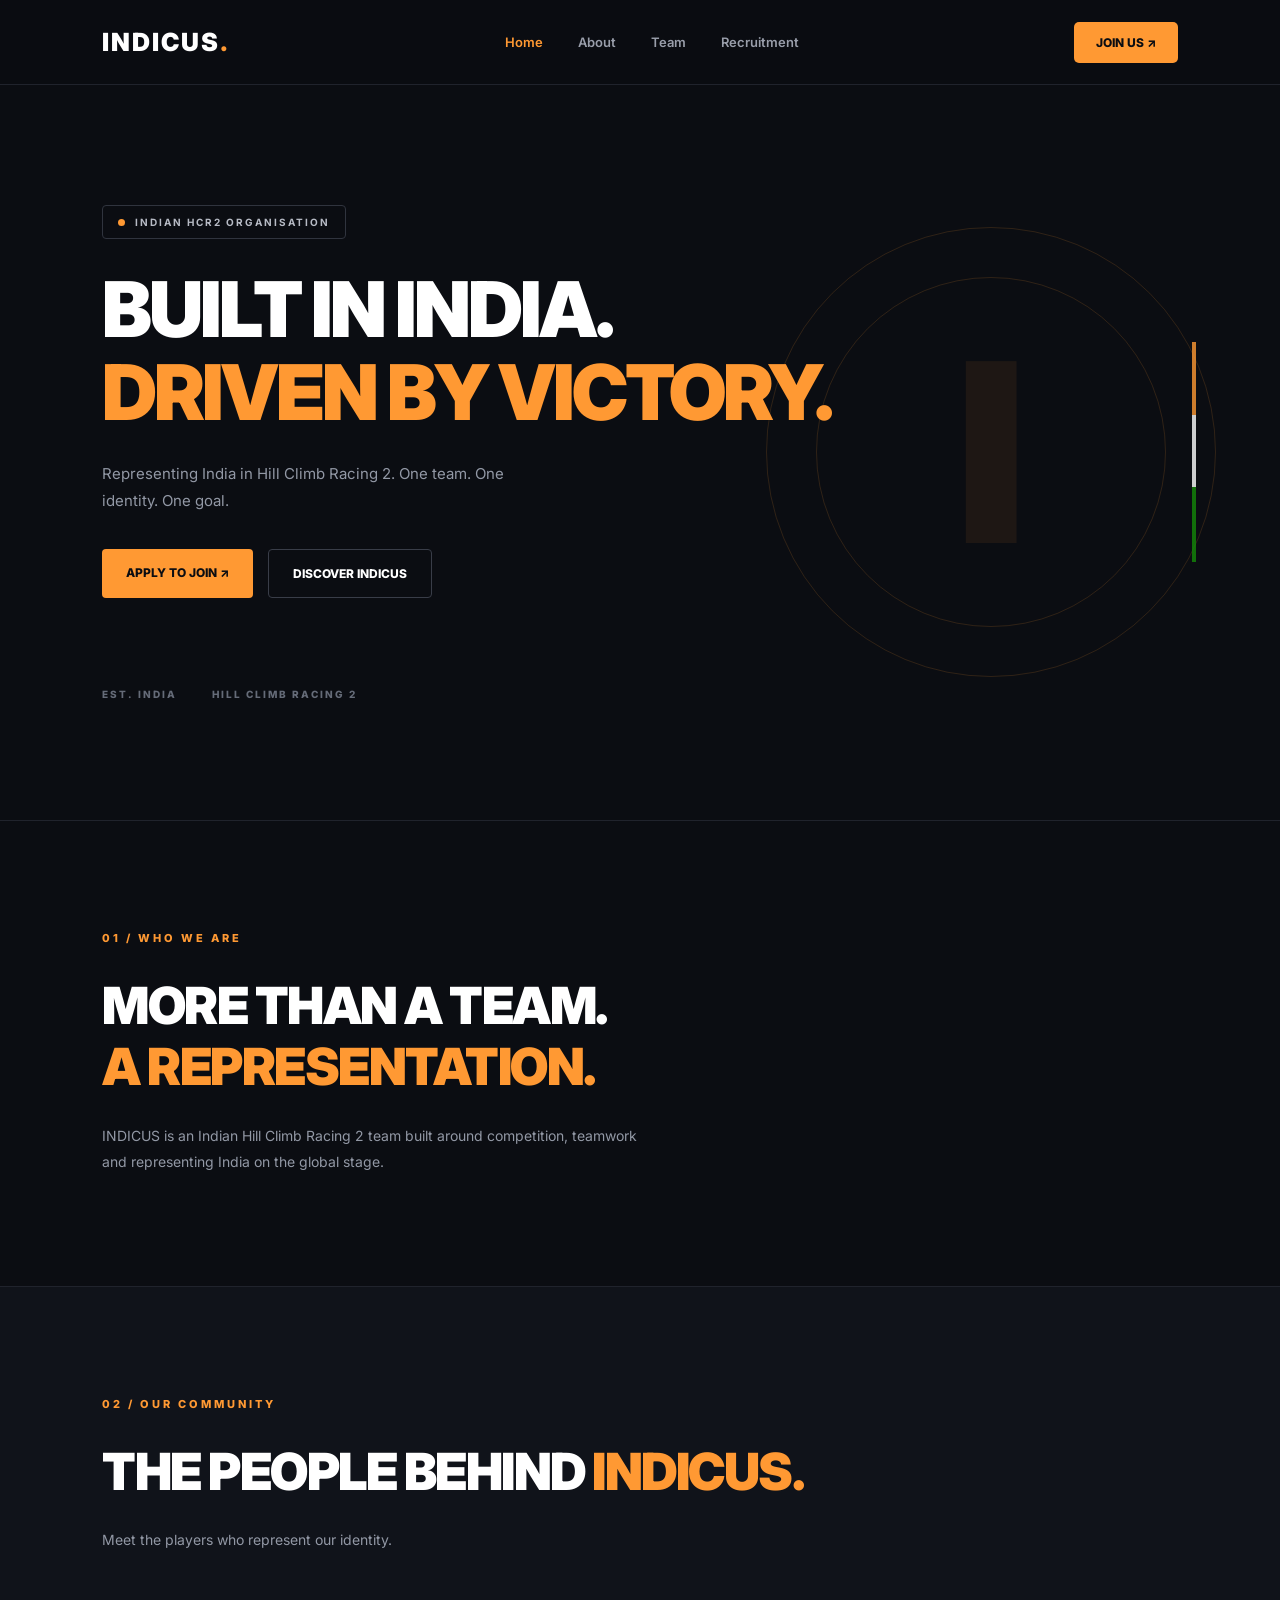
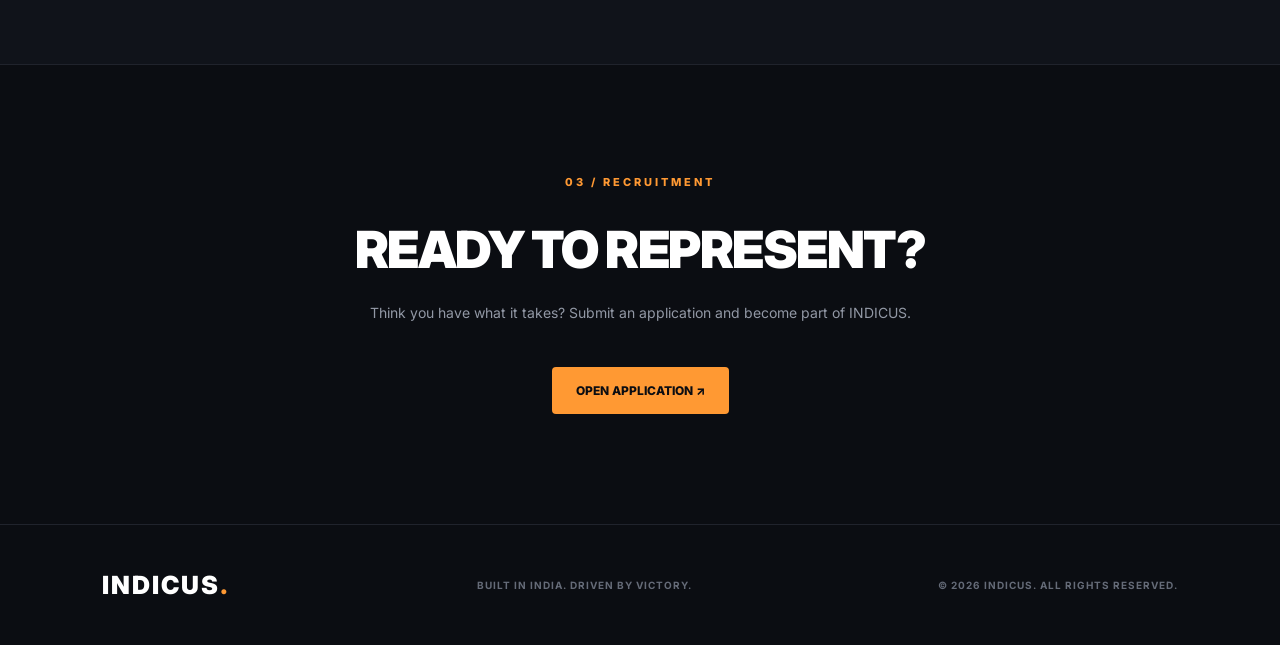
==== index.html @ 7864418d "Rename Index.html to index.html" ====
<!DOCTYPE html>
<html lang="en">
<head>
    <meta charset="UTF-8">
    <meta name="viewport" content="width=device-width, initial-scale=1.0">

    <title>INDICUS — Built in India. Driven by Victory.</title>

    <link rel="stylesheet" href="style.css">
    <link rel="preconnect" href="https://fonts.googleapis.com">
    <link href="https://fonts.googleapis.com/css2?family=Inter:wght@400;500;600;700;800;900&display=swap" rel="stylesheet">
</head>

<body>

    <header class="navbar">
        <a href="#" class="logo">INDICUS<span>.</span></a>

        <nav>
            <a href="#home" class="active">Home</a>
            <a href="#about">About</a>
            <a href="#team">Team</a>
            <a href="#recruitment">Recruitment</a>
        </nav>

        <a href="#recruitment" class="nav-button">JOIN US ↗</a>
    </header>

    <main>

        <section class="hero" id="home">

            <div class="hero-content">

                <div class="tag">
                    <span class="status-dot"></span>
                    INDIAN HCR2 ORGANISATION
                </div>

                <h1>
                    BUILT IN INDIA.<br>
                    <span>DRIVEN BY VICTORY.</span>
                </h1>

                <p>
                    Representing India in Hill Climb Racing 2.
                    One team. One identity. One goal.
                </p>

                <div class="hero-buttons">
                    <a href="#recruitment" class="primary-button">
                        APPLY TO JOIN ↗
                    </a>

                    <a href="#about" class="secondary-button">
                        DISCOVER INDICUS
                    </a>
                </div>

                <div class="hero-bottom">
                    <span>EST. INDIA</span>
                    <span>HILL CLIMB RACING 2</span>
                </div>

            </div>

            <div class="hero-decoration">
                <div class="circle circle-one"></div>
                <div class="circle circle-two"></div>
                <div class="indian-stripe"></div>
                <div class="hero-mark">I</div>
            </div>

        </section>

        <section class="about" id="about">

            <div class="section-label">01 / WHO WE ARE</div>

            <h2>MORE THAN A TEAM.<br>
                <span>A REPRESENTATION.</span>
            </h2>

            <p>
                INDICUS is an Indian Hill Climb Racing 2 team
                built around competition, teamwork and representing
                India on the global stage.
            </p>

        </section>

        <section class="team" id="team">

            <div class="section-label">02 / OUR COMMUNITY</div>

            <h2>THE PEOPLE BEHIND <span>INDICUS.</span></h2>

            <p>Meet the players who represent our identity.</p>

        </section>

        <section class="recruitment" id="recruitment">

            <div class="section-label">03 / RECRUITMENT</div>

            <h2>READY TO REPRESENT?</h2>

            <p>
                Think you have what it takes?
                Submit an application and become part of INDICUS.
            </p>

            <a href="recruitment.html" class="primary-button">
                OPEN APPLICATION ↗
            </a>

        </section>

    </main>

    <footer>
        <div class="logo">INDICUS<span>.</span></div>
        <p>BUILT IN INDIA. DRIVEN BY VICTORY.</p>
        <span>© 2026 INDICUS. ALL RIGHTS RESERVED.</span>
    </footer>

    <script src="script.js"></script>

</body>
</html>
---- style.css ----
/* ==============================
   INDICUS WEBSITE
   Main Stylesheet
================================= */

* {
    margin: 0;
    padding: 0;
    box-sizing: border-box;
    scroll-behavior: smooth;
}

body {
    background: #0b0d12;
    color: #ffffff;
    font-family: 'Inter', sans-serif;
}

/* NAVBAR */

.navbar {
    width: 100%;
    height: 85px;
    padding: 0 8%;
    display: flex;
    align-items: center;
    justify-content: space-between;
    background: rgba(11, 13, 18, 0.95);
    border-bottom: 1px solid #20232c;
    position: sticky;
    top: 0;
    z-index: 100;
}

.logo {
    font-size: 25px;
    font-weight: 900;
    letter-spacing: 2px;
    color: white;
    text-decoration: none;
}

.logo span {
    color: #ff9933;
}

.navbar nav {
    display: flex;
    gap: 35px;
}

.navbar nav a {
    text-decoration: none;
    color: #999eaa;
    font-size: 13px;
    font-weight: 600;
    transition: 0.3s;
}

.navbar nav a:hover,
.navbar nav a.active {
    color: #ff9933;
}

.nav-button {
    text-decoration: none;
    color: #0b0d12;
    background: #ff9933;
    padding: 13px 22px;
    border-radius: 5px;
    font-size: 12px;
    font-weight: 800;
    transition: 0.3s;
}

.nav-button:hover {
    background: #ffffff;
    transform: translateY(-2px);
}

/* HERO SECTION */

.hero {
    min-height: 690px;
    padding: 120px 8%;
    display: flex;
    align-items: center;
    position: relative;
    overflow: hidden;
}

.hero-content {
    position: relative;
    z-index: 2;
    max-width: 800px;
}

.tag {
    display: inline-flex;
    align-items: center;
    gap: 10px;
    padding: 10px 15px;
    border: 1px solid #30343e;
    border-radius: 4px;
    color: #b7bbc5;
    font-size: 10px;
    font-weight: 700;
    letter-spacing: 2px;
    margin-bottom: 30px;
}

.status-dot {
    width: 7px;
    height: 7px;
    background: #ff9933;
    border-radius: 50%;
}

.hero h1 {
    font-size: clamp(42px, 6vw, 82px);
    font-weight: 900;
    line-height: 1.08;
    letter-spacing: -3px;
}

.hero h1 span {
    color: #ff9933;
}

.hero-content > p {
    color: #9298a5;
    font-size: 15px;
    line-height: 1.8;
    max-width: 450px;
    margin-top: 25px;
}

.hero-buttons {
    display: flex;
    gap: 15px;
    margin-top: 35px;
    flex-wrap: wrap;
}

.primary-button,
.secondary-button {
    display: inline-block;
    padding: 16px 24px;
    border-radius: 4px;
    text-decoration: none;
    font-size: 12px;
    font-weight: 800;
    transition: 0.3s;
}

.primary-button {
    background: #ff9933;
    color: #0b0d12;
}

.primary-button:hover {
    background: white;
    transform: translateY(-3px);
}

.secondary-button {
    border: 1px solid #393d48;
    color: white;
}

.secondary-button:hover {
    border-color: #ff9933;
    color: #ff9933;
}

.hero-bottom {
    display: flex;
    gap: 35px;
    margin-top: 90px;
    color: #656b78;
    font-size: 10px;
    font-weight: 800;
    letter-spacing: 2px;
}

/* HERO DECORATION */

.hero-decoration {
    position: absolute;
    right: 5%;
    top: 50%;
    transform: translateY(-50%);
    width: 450px;
    height: 450px;
    display: flex;
    align-items: center;
    justify-content: center;
}

.circle {
    position: absolute;
    border: 1px solid rgba(255, 153, 51, 0.15);
    border-radius: 50%;
}

.circle-one {
    width: 350px;
    height: 350px;
}

.circle-two {
    width: 450px;
    height: 450px;
}

.hero-mark {
    font-size: 250px;
    font-weight: 900;
    color: rgba(255, 153, 51, 0.08);
}

.indian-stripe {
    position: absolute;
    width: 4px;
    height: 220px;
    background: linear-gradient(
        to bottom,
        #ff9933 33%,
        white 33%,
        white 66%,
        #138808 66%
    );
    right: 20px;
    opacity: 0.8;
}

/* COMMON SECTIONS */

.about,
.team,
.recruitment {
    padding: 110px 8%;
    border-top: 1px solid #20232c;
}

.section-label {
    color: #ff9933;
    font-size: 11px;
    font-weight: 800;
    letter-spacing: 3px;
    margin-bottom: 30px;
}

.about h2,
.team h2,
.recruitment h2 {
    font-size: clamp(30px, 4vw, 52px);
    font-weight: 900;
    letter-spacing: -1.5px;
    line-height: 1.2;
}

.about h2 span,
.team h2 span {
    color: #ff9933;
}

.about p,
.team p,
.recruitment p {
    color: #9298a5;
    max-width: 550px;
    line-height: 1.9;
    font-size: 14px;
    margin-top: 25px;
}

.team {
    background: #10131a;
}

.recruitment {
    text-align: center;
}

.recruitment p {
    margin: 20px auto 30px;
}

.recruitment .primary-button {
    margin-top: 10px;
}

/* FOOTER */

footer {
    padding: 45px 8%;
    border-top: 1px solid #20232c;
    display: flex;
    align-items: center;
    justify-content: space-between;
    gap: 20px;
    flex-wrap: wrap;
}

footer p,
footer > span {
    color: #656b78;
    font-size: 10px;
    font-weight: 700;
    letter-spacing: 1px;
}

/* MOBILE RESPONSIVENESS */

@media (max-width: 900px) {

    .hero-decoration {
        opacity: 0.3;
        right: -150px;
    }

    .hero-content {
        max-width: 100%;
    }

}

@media (max-width: 650px) {

    .navbar {
        padding: 0 5%;
        height: 75px;
    }

    .navbar nav {
        display: none;
    }

    .logo {
        font-size: 21px;
    }

    .nav-button {
        padding: 11px 14px;
    }

    .hero {
        padding: 100px 6%;
        min-height: 620px;
    }

    .hero h1 {
        letter-spacing: -2px;
    }

    .hero-decoration {
        right: -220px;
    }

    .hero-bottom {
        margin-top: 65px;
        gap: 15px;
        flex-wrap: wrap;
    }

    .about,
    .team,
    .recruitment {
        padding: 80px 6%;
    }

    footer {
        padding: 40px 6%;
        flex-direction: column;
        align-items: flex-start;
    }

}

.about,
.team,
.recruitment {
    opacity: 0;
    transform: translateY(25px);
    transition: opacity 0.7s ease, transform 0.7s ease;
}

.about.visible,
.team.visible,
.recruitment.visible {
    opacity: 1;
    transform: translateY(0);
}
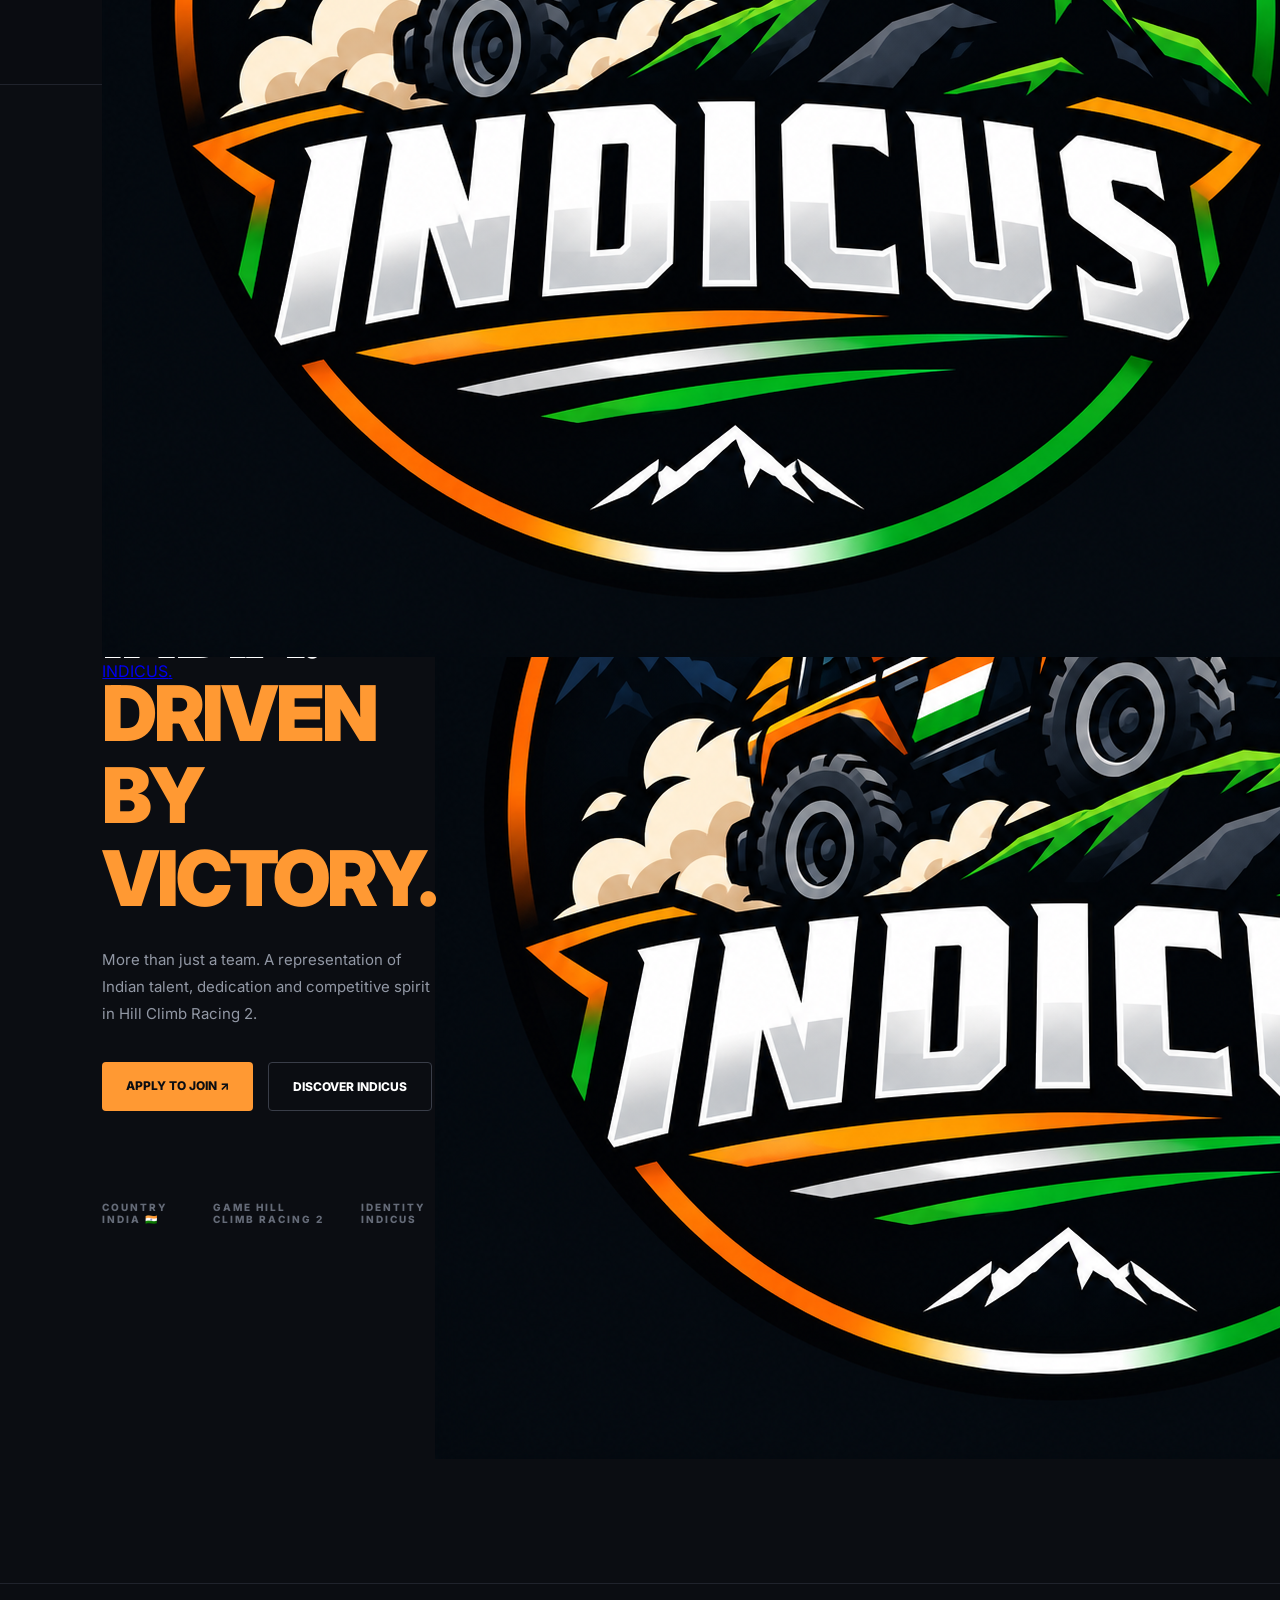
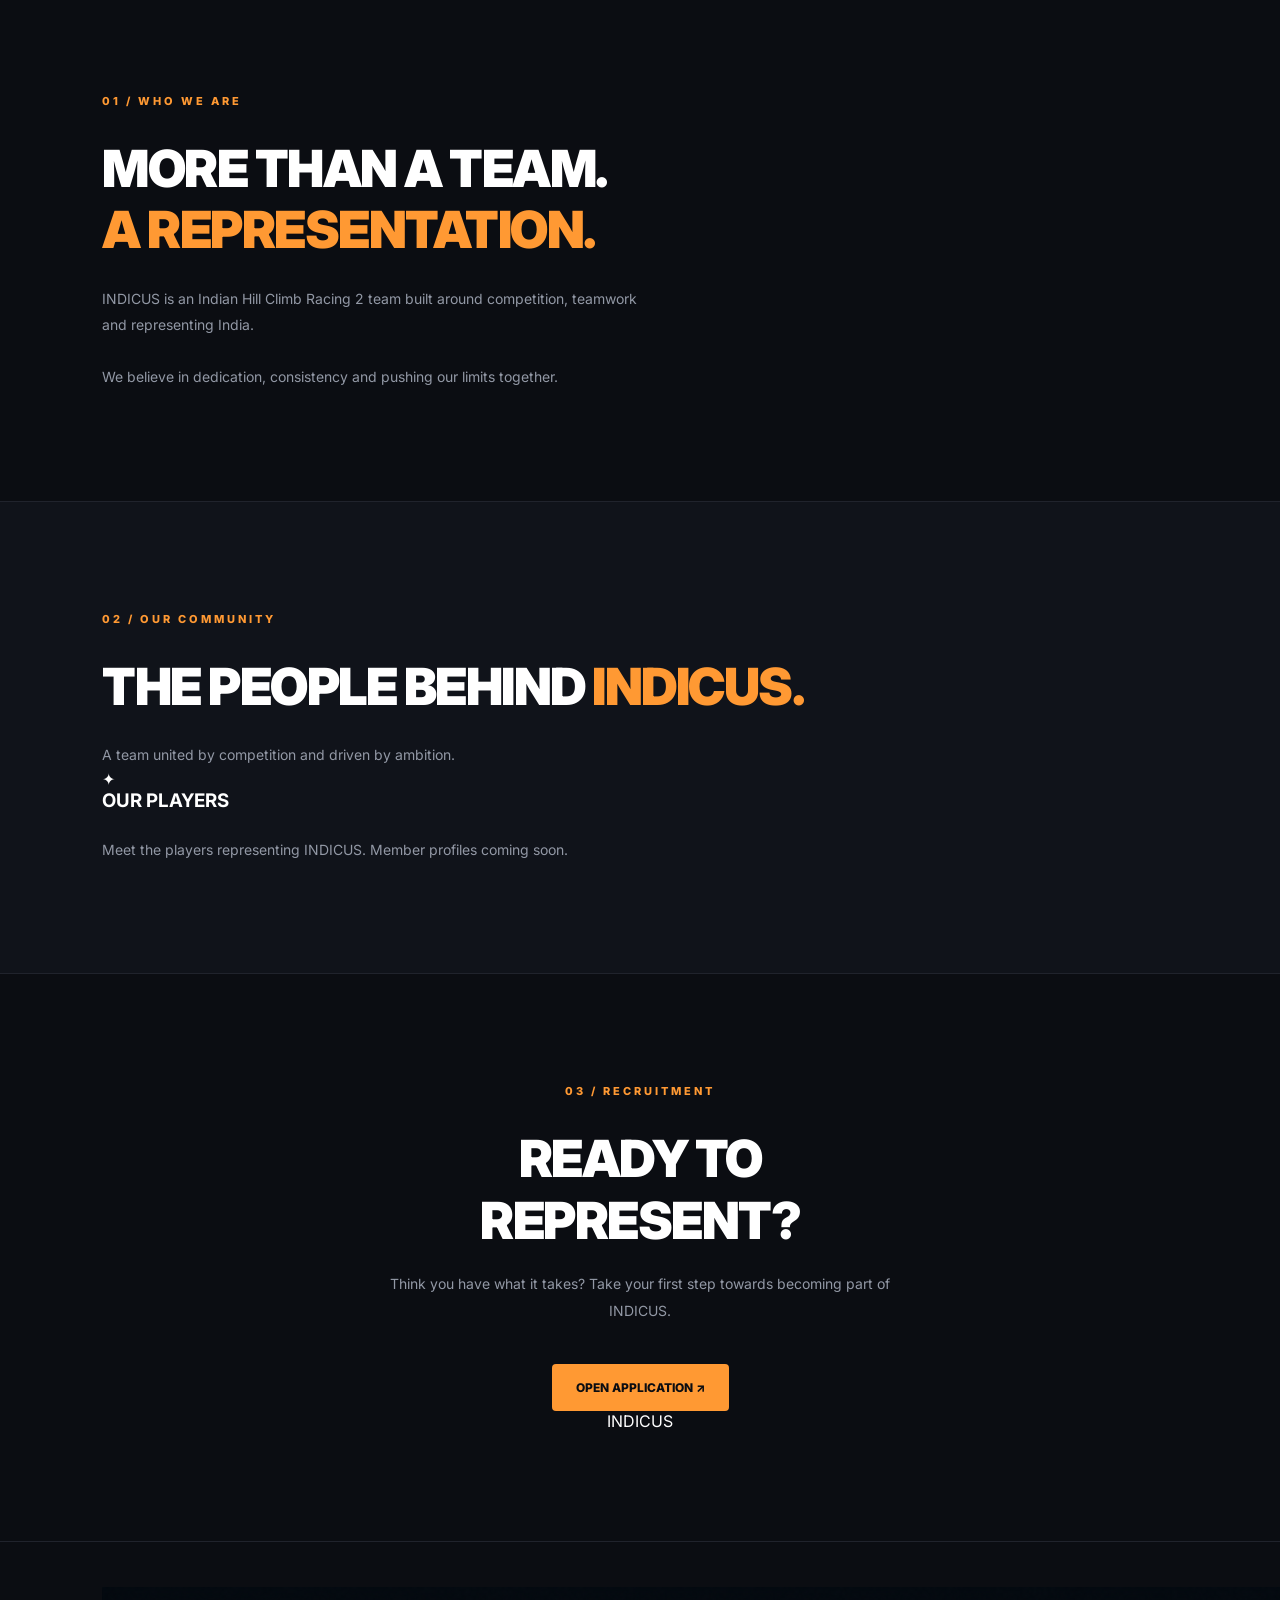
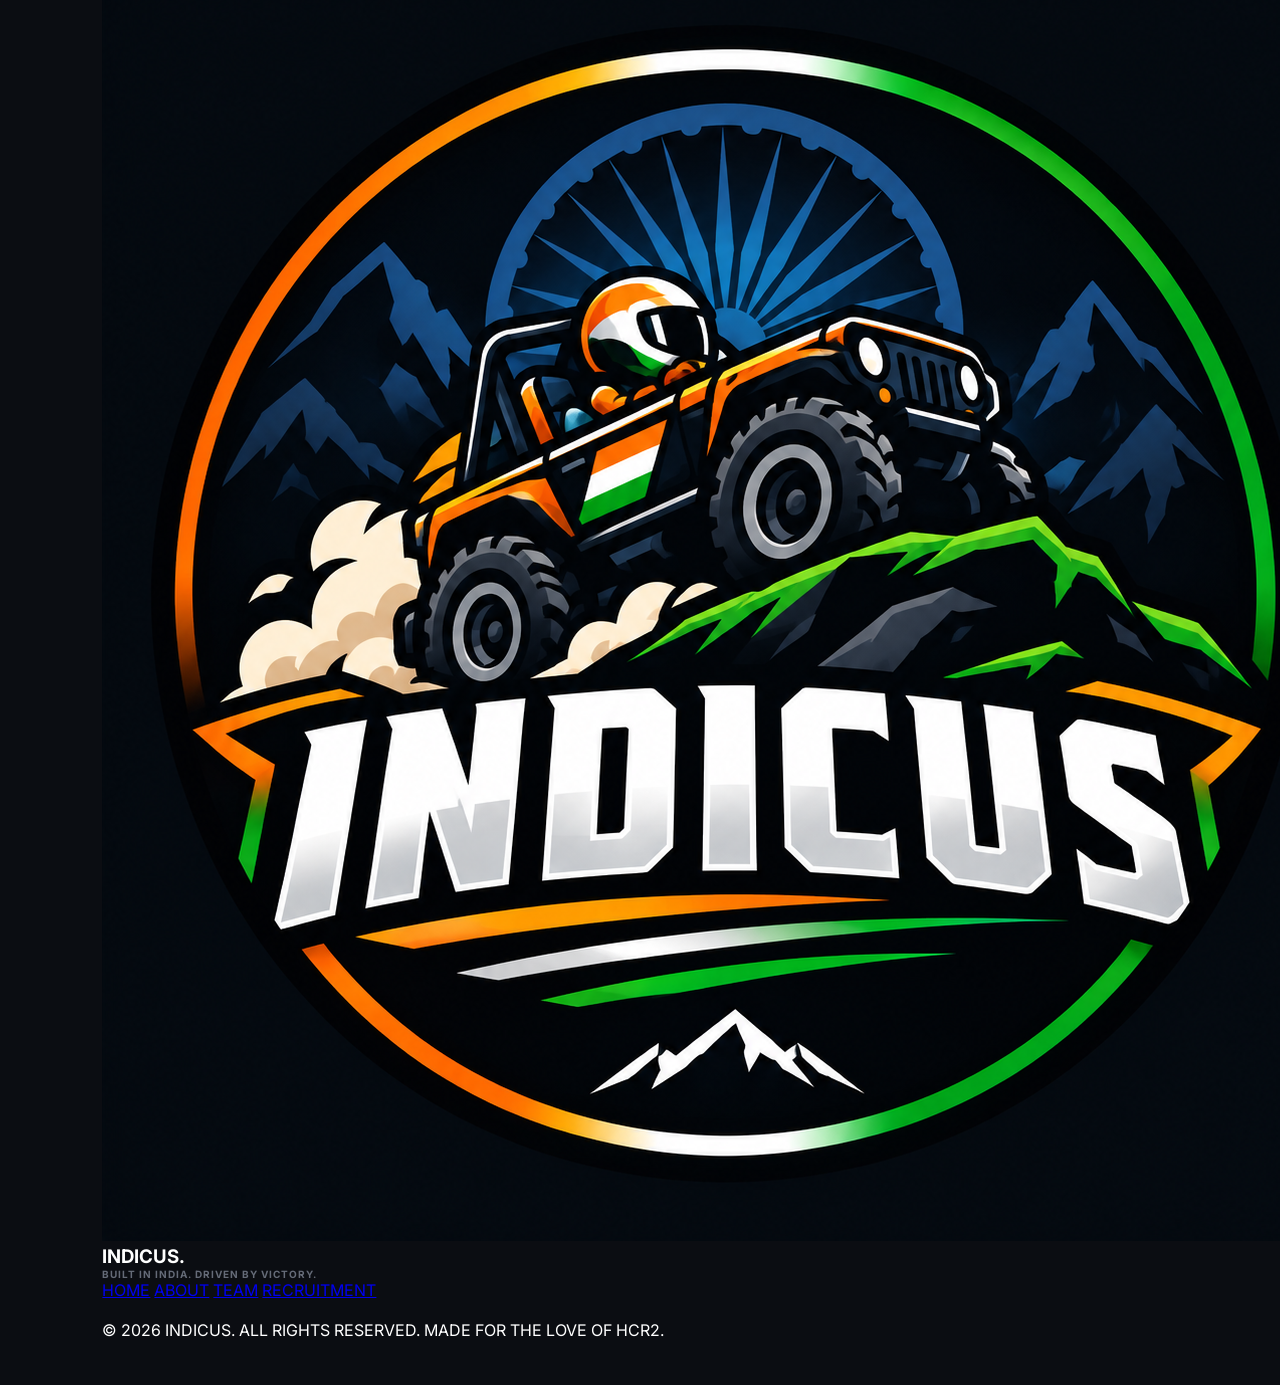
==== commit 304b13d1: "Update index.html" ====
--- a/index.html
+++ b/index.html
@@ -1,34 +1,59 @@
 <!DOCTYPE html>
 <html lang="en">
+
 <head>
     <meta charset="UTF-8">
     <meta name="viewport" content="width=device-width, initial-scale=1.0">
 
-    <title>INDICUS — Built in India. Driven by Victory.</title>
-
+    <title>INDICUS | Built in India. Driven by Victory.</title>
+
+    <meta name="description" content="INDICUS is an Indian Hill Climb Racing 2 team. Representing India through competition, teamwork and excellence.">
+
+    <link rel="icon" type="image/png" href="IndicusLogo.png">
     <link rel="stylesheet" href="style.css">
+
     <link rel="preconnect" href="https://fonts.googleapis.com">
+    <link rel="preconnect" href="https://fonts.gstatic.com" crossorigin>
+
     <link href="https://fonts.googleapis.com/css2?family=Inter:wght@400;500;600;700;800;900&display=swap" rel="stylesheet">
 </head>
 
 <body>
 
+    <!-- NAVIGATION -->
+
     <header class="navbar">
-        <a href="#" class="logo">INDICUS<span>.</span></a>
-
-        <nav>
-            <a href="#home" class="active">Home</a>
-            <a href="#about">About</a>
-            <a href="#team">Team</a>
-            <a href="#recruitment">Recruitment</a>
+
+        <a href="#home" class="brand">
+            <img src="IndicusLogo.png" alt="INDICUS Logo">
+            <span>INDICUS<span class="orange">.</span></span>
+        </a>
+
+        <nav class="nav-links" id="navLinks">
+            <a href="#home" class="active">HOME</a>
+            <a href="#about">ABOUT</a>
+            <a href="#team">OUR TEAM</a>
+            <a href="#recruitment">RECRUITMENT</a>
         </nav>
 
-        <a href="#recruitment" class="nav-button">JOIN US ↗</a>
+        <a href="#recruitment" class="nav-button">
+            JOIN INDICUS <span>↗</span>
+        </a>
+
+        <button class="menu-toggle" id="menuToggle" aria-label="Toggle navigation" aria-expanded="false">
+            ☰
+        </button>
+
     </header>
 
+
+    <!-- HERO -->
+
     <main>
 
         <section class="hero" id="home">
+
+            <div class="hero-background"></div>
 
             <div class="hero-content">
 
@@ -42,87 +67,198 @@
                     <span>DRIVEN BY VICTORY.</span>
                 </h1>
 
-                <p>
-                    Representing India in Hill Climb Racing 2.
-                    One team. One identity. One goal.
+                <p class="hero-description">
+                    More than just a team. A representation of
+                    Indian talent, dedication and competitive spirit
+                    in Hill Climb Racing 2.
                 </p>
 
                 <div class="hero-buttons">
+
                     <a href="#recruitment" class="primary-button">
-                        APPLY TO JOIN ↗
+                        APPLY TO JOIN <span>↗</span>
                     </a>
 
                     <a href="#about" class="secondary-button">
                         DISCOVER INDICUS
                     </a>
+
                 </div>
 
                 <div class="hero-bottom">
-                    <span>EST. INDIA</span>
-                    <span>HILL CLIMB RACING 2</span>
-                </div>
-
-            </div>
-
-            <div class="hero-decoration">
-                <div class="circle circle-one"></div>
-                <div class="circle circle-two"></div>
-                <div class="indian-stripe"></div>
-                <div class="hero-mark">I</div>
-            </div>
-
-        </section>
-
-        <section class="about" id="about">
-
-            <div class="section-label">01 / WHO WE ARE</div>
-
-            <h2>MORE THAN A TEAM.<br>
-                <span>A REPRESENTATION.</span>
+
+                    <div>
+                        <span class="bottom-label">COUNTRY</span>
+                        <span class="bottom-value">INDIA 🇮🇳</span>
+                    </div>
+
+                    <div>
+                        <span class="bottom-label">GAME</span>
+                        <span class="bottom-value">HILL CLIMB RACING 2</span>
+                    </div>
+
+                    <div>
+                        <span class="bottom-label">IDENTITY</span>
+                        <span class="bottom-value">INDICUS</span>
+                    </div>
+
+                </div>
+
+            </div>
+
+
+            <!-- LOGO WATERMARK -->
+
+            <div class="hero-logo">
+                <img src="IndicusLogo.png" alt="INDICUS Team Emblem">
+            </div>
+
+            <div class="hero-glow"></div>
+
+        </section>
+
+
+        <!-- ABOUT -->
+
+        <section class="about section" id="about">
+
+            <div class="section-label">
+                <span>01</span> / WHO WE ARE
+            </div>
+
+            <div class="about-content">
+
+                <div>
+                    <h2>
+                        MORE THAN A TEAM.<br>
+                        <span>A REPRESENTATION.</span>
+                    </h2>
+                </div>
+
+                <div class="about-text">
+                    <p>
+                        INDICUS is an Indian Hill Climb Racing 2
+                        team built around competition, teamwork
+                        and representing India.
+                    </p>
+
+                    <p>
+                        We believe in dedication, consistency
+                        and pushing our limits together.
+                    </p>
+                </div>
+
+            </div>
+
+            <div class="about-line">
+                <span></span>
+            </div>
+
+        </section>
+
+
+        <!-- TEAM -->
+
+        <section class="team section" id="team">
+
+            <div class="section-label">
+                <span>02</span> / OUR COMMUNITY
+            </div>
+
+            <h2>
+                THE PEOPLE BEHIND <span>INDICUS.</span>
             </h2>
 
-            <p>
-                INDICUS is an Indian Hill Climb Racing 2 team
-                built around competition, teamwork and representing
-                India on the global stage.
+            <p class="section-description">
+                A team united by competition and driven by ambition.
             </p>
 
-        </section>
-
-        <section class="team" id="team">
-
-            <div class="section-label">02 / OUR COMMUNITY</div>
-
-            <h2>THE PEOPLE BEHIND <span>INDICUS.</span></h2>
-
-            <p>Meet the players who represent our identity.</p>
-
-        </section>
-
-        <section class="recruitment" id="recruitment">
-
-            <div class="section-label">03 / RECRUITMENT</div>
-
-            <h2>READY TO REPRESENT?</h2>
-
-            <p>
-                Think you have what it takes?
-                Submit an application and become part of INDICUS.
-            </p>
-
-            <a href="recruitment.html" class="primary-button">
-                OPEN APPLICATION ↗
-            </a>
+            <div class="team-placeholder">
+
+                <div class="team-icon">✦</div>
+
+                <h3>OUR PLAYERS</h3>
+
+                <p>
+                    Meet the players representing INDICUS.
+                    Member profiles coming soon.
+                </p>
+
+            </div>
+
+        </section>
+
+
+        <!-- RECRUITMENT -->
+
+        <section class="recruitment section" id="recruitment">
+
+            <div class="recruitment-inner">
+
+                <div class="section-label">
+                    <span>03</span> / RECRUITMENT
+                </div>
+
+                <h2>
+                    READY TO<br>
+                    <span>REPRESENT?</span>
+                </h2>
+
+                <p>
+                    Think you have what it takes?
+                    Take your first step towards becoming
+                    part of INDICUS.
+                </p>
+
+                <a href="recruitment.html" class="primary-button">
+                    OPEN APPLICATION <span>↗</span>
+                </a>
+
+                <div class="recruitment-decoration">INDICUS</div>
+
+            </div>
 
         </section>
 
     </main>
 
-    <footer>
-        <div class="logo">INDICUS<span>.</span></div>
-        <p>BUILT IN INDIA. DRIVEN BY VICTORY.</p>
-        <span>© 2026 INDICUS. ALL RIGHTS RESERVED.</span>
+
+    <!-- FOOTER -->
+
+    <footer class="footer">
+
+        <div class="footer-top">
+
+            <div class="footer-brand">
+
+                <img src="IndicusLogo.png" alt="INDICUS Logo">
+
+                <div>
+                    <h3>INDICUS<span>.</span></h3>
+                    <p>BUILT IN INDIA. DRIVEN BY VICTORY.</p>
+                </div>
+
+            </div>
+
+            <div class="footer-links">
+                <a href="#home">HOME</a>
+                <a href="#about">ABOUT</a>
+                <a href="#team">TEAM</a>
+                <a href="#recruitment">RECRUITMENT</a>
+            </div>
+
+        </div>
+
+        <div class="footer-bottom">
+
+            <span>© 2026 INDICUS. ALL RIGHTS RESERVED.</span>
+
+            <span>MADE FOR THE LOVE OF HCR2.</span>
+
+        </div>
+
     </footer>
+
 
     <script src="script.js"></script>
 
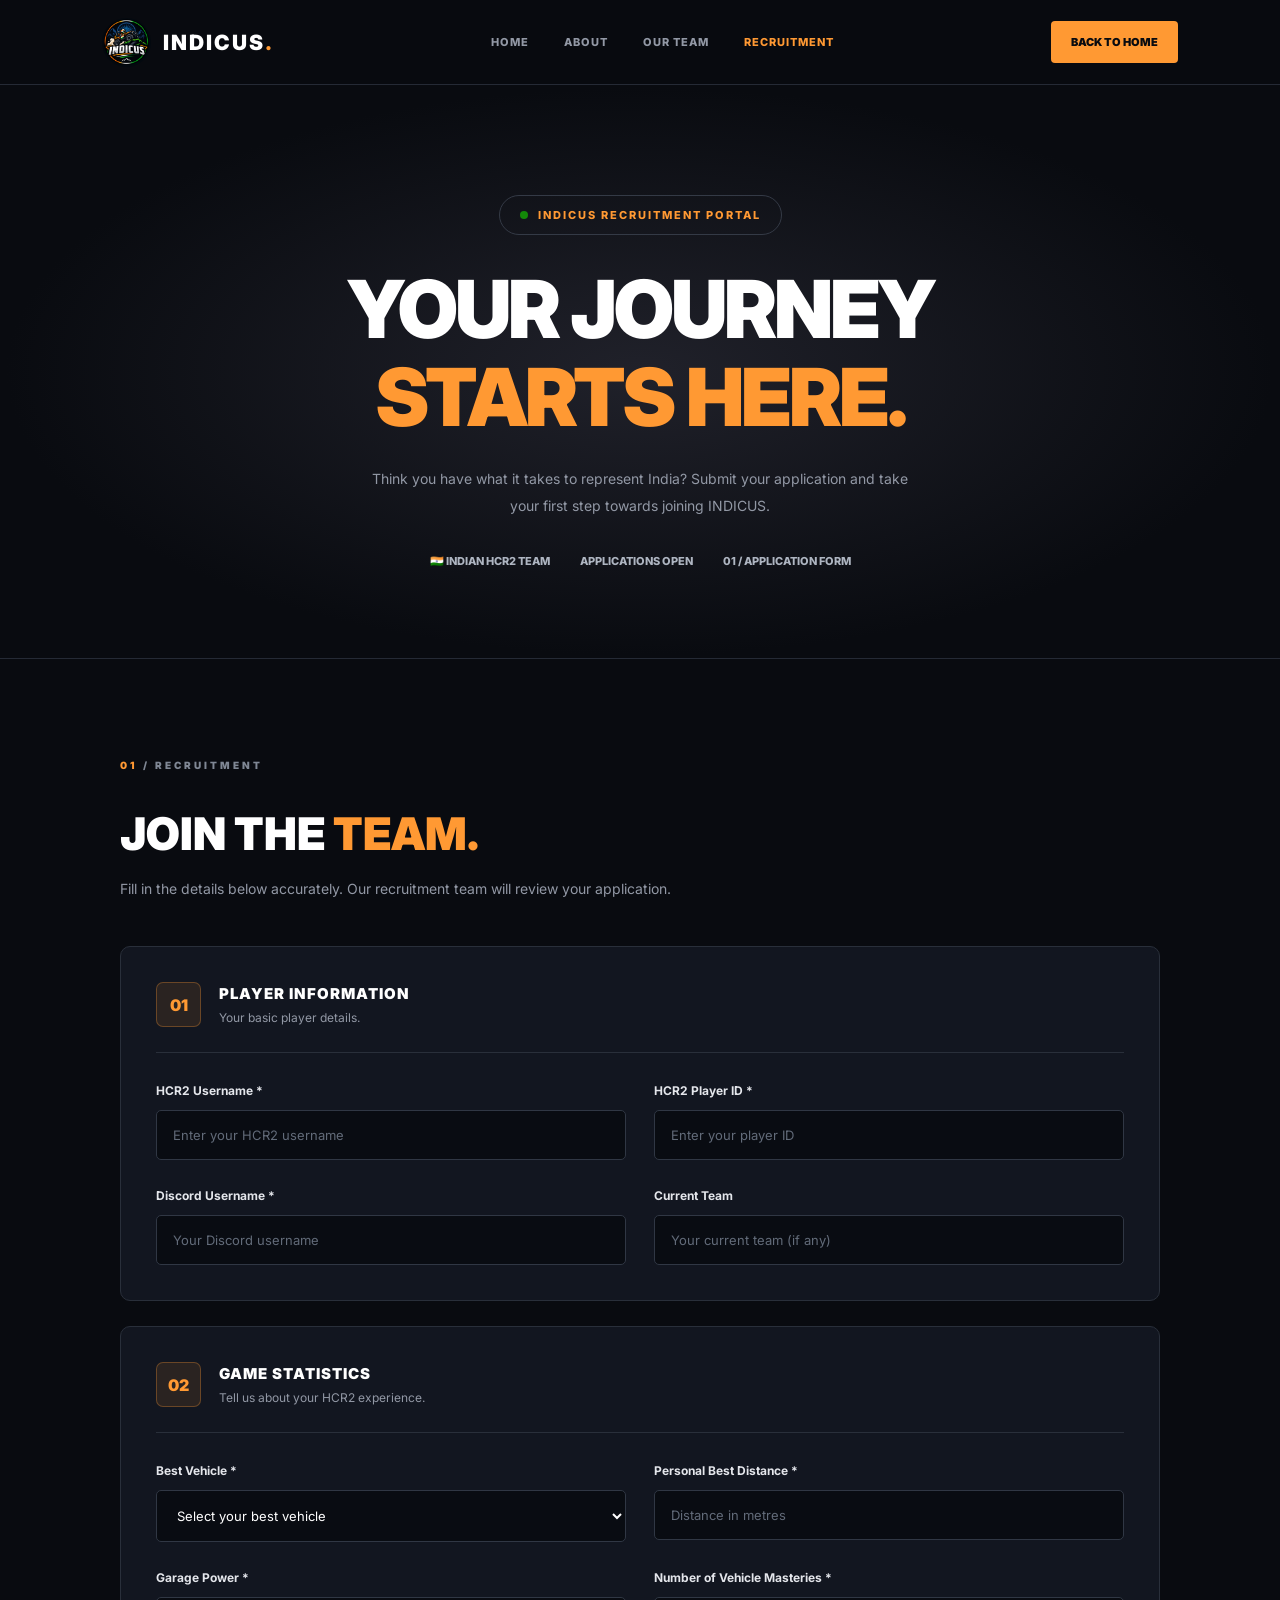
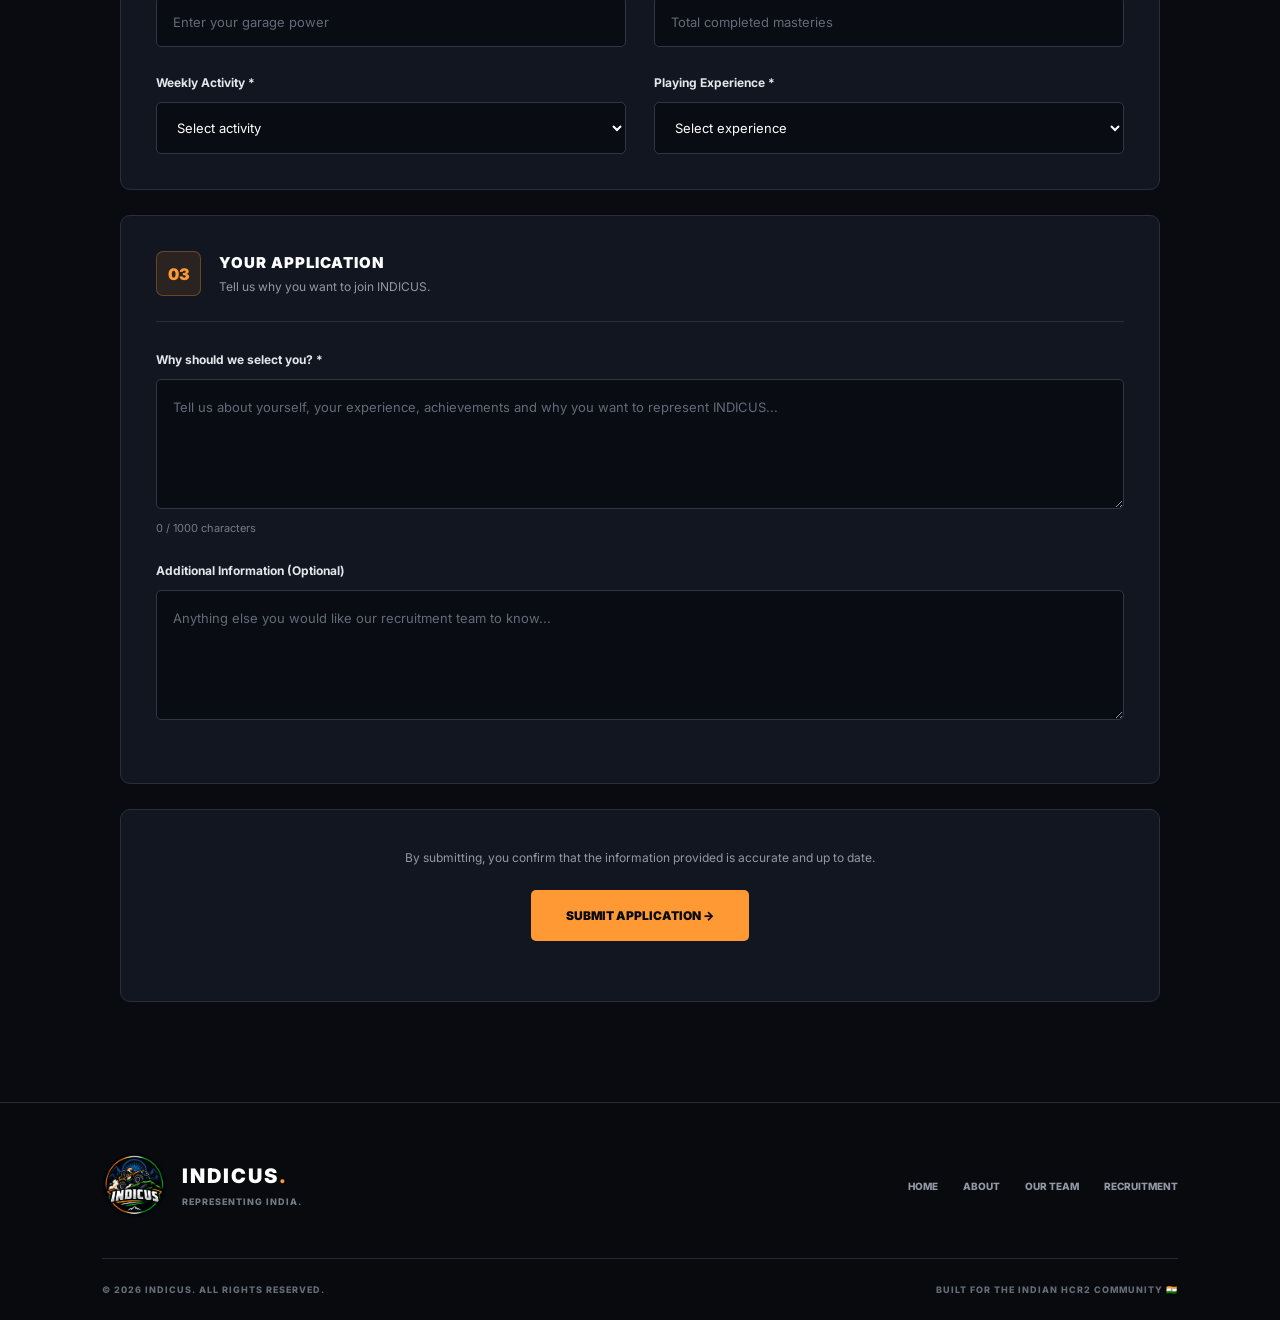
==== commit 55531126: "Update index.html" ====
--- a/index.html
+++ b/index.html
@@ -5,39 +5,46 @@
     <meta charset="UTF-8">
     <meta name="viewport" content="width=device-width, initial-scale=1.0">
 
-    <title>INDICUS | Built in India. Driven by Victory.</title>
-
-    <meta name="description" content="INDICUS is an Indian Hill Climb Racing 2 team. Representing India through competition, teamwork and excellence.">
-
-    <link rel="icon" type="image/png" href="IndicusLogo.png">
+    <title>INDICUS | Recruitment Portal</title>
+
+    <meta name="description" content="Apply to join INDICUS, India's competitive Hill Climb Racing 2 team.">
+
     <link rel="stylesheet" href="style.css">
 
     <link rel="preconnect" href="https://fonts.googleapis.com">
     <link rel="preconnect" href="https://fonts.gstatic.com" crossorigin>
 
     <link href="https://fonts.googleapis.com/css2?family=Inter:wght@400;500;600;700;800;900&display=swap" rel="stylesheet">
+
 </head>
 
 <body>
 
-    <!-- NAVIGATION -->
+    <!-- =====================================
+         NAVIGATION
+    ====================================== -->
 
     <header class="navbar">
 
-        <a href="#home" class="brand">
+        <a href="index.html" class="brand">
+
             <img src="IndicusLogo.png" alt="INDICUS Logo">
+
             <span>INDICUS<span class="orange">.</span></span>
+
         </a>
 
         <nav class="nav-links" id="navLinks">
-            <a href="#home" class="active">HOME</a>
-            <a href="#about">ABOUT</a>
-            <a href="#team">OUR TEAM</a>
-            <a href="#recruitment">RECRUITMENT</a>
+
+            <a href="index.html">HOME</a>
+            <a href="index.html#about">ABOUT</a>
+            <a href="index.html#team">OUR TEAM</a>
+            <a href="#recruitment" class="active">RECRUITMENT</a>
+
         </nav>
 
-        <a href="#recruitment" class="nav-button">
-            JOIN INDICUS <span>↗</span>
+        <a href="index.html" class="nav-button">
+            BACK TO HOME
         </a>
 
         <button class="menu-toggle" id="menuToggle" aria-label="Toggle navigation" aria-expanded="false">
@@ -47,220 +54,483 @@
     </header>
 
 
-    <!-- HERO -->
-
     <main>
 
-        <section class="hero" id="home">
-
-            <div class="hero-background"></div>
-
-            <div class="hero-content">
-
-                <div class="tag">
-                    <span class="status-dot"></span>
-                    INDIAN HCR2 ORGANISATION
+        <!-- =====================================
+             RECRUITMENT HERO
+        ====================================== -->
+
+        <section class="recruit-hero" id="recruitment">
+
+            <div class="recruit-tag">
+                <span></span>
+                INDICUS RECRUITMENT PORTAL
+            </div>
+
+            <h1>
+                YOUR JOURNEY<br>
+                <span>STARTS HERE.</span>
+            </h1>
+
+            <p>
+                Think you have what it takes to represent India?
+                Submit your application and take your first step
+                towards joining INDICUS.
+            </p>
+
+            <div class="recruit-info">
+
+                <span>🇮🇳 INDIAN HCR2 TEAM</span>
+
+                <span>APPLICATIONS OPEN</span>
+
+                <span>01 / APPLICATION FORM</span>
+
+            </div>
+
+        </section>
+
+
+        <!-- =====================================
+             APPLICATION FORM
+        ====================================== -->
+
+        <section class="application-section">
+
+            <div class="application-heading">
+
+                <div class="section-label">
+                    <span>01</span> / RECRUITMENT
                 </div>
 
-                <h1>
-                    BUILT IN INDIA.<br>
-                    <span>DRIVEN BY VICTORY.</span>
-                </h1>
-
-                <p class="hero-description">
-                    More than just a team. A representation of
-                    Indian talent, dedication and competitive spirit
-                    in Hill Climb Racing 2.
+                <h2>
+                    JOIN THE <span>TEAM.</span>
+                </h2>
+
+                <p>
+                    Fill in the details below accurately.
+                    Our recruitment team will review your application.
                 </p>
 
-                <div class="hero-buttons">
-
-                    <a href="#recruitment" class="primary-button">
-                        APPLY TO JOIN <span>↗</span>
-                    </a>
-
-                    <a href="#about" class="secondary-button">
-                        DISCOVER INDICUS
-                    </a>
+            </div>
+
+
+            <form id="applicationForm">
+
+
+                <!-- =====================================
+                     01 - PLAYER INFORMATION
+                ====================================== -->
+
+                <div class="form-card">
+
+                    <div class="form-card-heading">
+
+                        <div class="form-number">01</div>
+
+                        <div>
+                            <h3>PLAYER INFORMATION</h3>
+                            <p>Your basic player details.</p>
+                        </div>
+
+                    </div>
+
+
+                    <div class="form-grid">
+
+                        <div class="form-group">
+
+                            <label for="username">
+                                HCR2 Username *
+                            </label>
+
+                            <input
+                                type="text"
+                                id="username"
+                                name="username"
+                                placeholder="Enter your HCR2 username"
+                                maxlength="40"
+                                required
+                            >
+
+                        </div>
+
+
+                        <div class="form-group">
+
+                            <label for="playerID">
+                                HCR2 Player ID *
+                            </label>
+
+                            <input
+                                type="text"
+                                id="playerID"
+                                name="playerID"
+                                placeholder="Enter your player ID"
+                                required
+                            >
+
+                        </div>
+
+
+                        <div class="form-group">
+
+                            <label for="discord">
+                                Discord Username *
+                            </label>
+
+                            <input
+                                type="text"
+                                id="discord"
+                                name="discord"
+                                placeholder="Your Discord username"
+                                maxlength="50"
+                                required
+                            >
+
+                        </div>
+
+
+                        <div class="form-group">
+
+                            <label for="currentTeam">
+                                Current Team
+                            </label>
+
+                            <input
+                                type="text"
+                                id="currentTeam"
+                                name="currentTeam"
+                                placeholder="Your current team (if any)"
+                            >
+
+                        </div>
+
+                    </div>
 
                 </div>
 
-                <div class="hero-bottom">
-
-                    <div>
-                        <span class="bottom-label">COUNTRY</span>
-                        <span class="bottom-value">INDIA 🇮🇳</span>
-                    </div>
-
-                    <div>
-                        <span class="bottom-label">GAME</span>
-                        <span class="bottom-value">HILL CLIMB RACING 2</span>
-                    </div>
-
-                    <div>
-                        <span class="bottom-label">IDENTITY</span>
-                        <span class="bottom-value">INDICUS</span>
+
+
+                <!-- =====================================
+                     02 - GAME STATISTICS
+                ====================================== -->
+
+                <div class="form-card">
+
+                    <div class="form-card-heading">
+
+                        <div class="form-number">02</div>
+
+                        <div>
+                            <h3>GAME STATISTICS</h3>
+                            <p>Tell us about your HCR2 experience.</p>
+                        </div>
+
+                    </div>
+
+
+                    <div class="form-grid">
+
+
+                        <!-- Best Vehicle -->
+
+                        <div class="form-group">
+
+                            <label for="bestVehicle">
+                                Best Vehicle *
+                            </label>
+
+                            <select id="bestVehicle" name="bestVehicle" required>
+
+                                <option value="">Select your best vehicle</option>
+
+                                <option>Rally Car</option>
+                                <option>Hill Climber</option>
+                                <option>Dune Buggy</option>
+                                <option>Monster Truck</option>
+                                <option>Super Diesel</option>
+                                <option>Sports Car</option>
+                                <option>Formula</option>
+                                <option>Other</option>
+
+                            </select>
+
+                        </div>
+
+
+
+                        <!-- Personal Best -->
+
+                        <div class="form-group">
+
+                            <label for="personalBest">
+                                Personal Best Distance *
+                            </label>
+
+                            <input
+                                type="number"
+                                id="personalBest"
+                                name="personalBest"
+                                placeholder="Distance in metres"
+                                min="0"
+                                required
+                            >
+
+                        </div>
+
+
+
+                        <!-- Garage Power -->
+
+                        <div class="form-group">
+
+                            <label for="garagePower">
+                                Garage Power *
+                            </label>
+
+                            <input
+                                type="number"
+                                id="garagePower"
+                                name="garagePower"
+                                placeholder="Enter your garage power"
+                                min="0"
+                                required
+                            >
+
+                        </div>
+
+
+
+                        <!-- Vehicle Masteries -->
+
+                        <div class="form-group">
+
+                            <label for="vehicleMasteries">
+                                Number of Vehicle Masteries *
+                            </label>
+
+                            <input
+                                type="number"
+                                id="vehicleMasteries"
+                                name="vehicleMasteries"
+                                placeholder="Total completed masteries"
+                                min="0"
+                                required
+                            >
+
+                        </div>
+
+
+
+                        <!-- Weekly Activity -->
+
+                        <div class="form-group">
+
+                            <label for="weeklyActivity">
+                                Weekly Activity *
+                            </label>
+
+                            <select
+                                id="weeklyActivity"
+                                name="weeklyActivity"
+                                required
+                            >
+
+                                <option value="">Select activity</option>
+
+                                <option>Daily</option>
+                                <option>5-6 Days a Week</option>
+                                <option>3-4 Days a Week</option>
+                                <option>1-2 Days a Week</option>
+
+                            </select>
+
+                        </div>
+
+
+
+                        <!-- Playing Experience -->
+
+                        <div class="form-group">
+
+                            <label for="playingExperience">
+                                Playing Experience *
+                            </label>
+
+                            <select
+                                id="playingExperience"
+                                name="playingExperience"
+                                required
+                            >
+
+                                <option value="">Select experience</option>
+
+                                <option>Less than 6 Months</option>
+                                <option>6 Months - 1 Year</option>
+                                <option>1-2 Years</option>
+                                <option>2-3 Years</option>
+                                <option>3+ Years</option>
+
+                            </select>
+
+                        </div>
+
                     </div>
 
                 </div>
 
+
+
+                <!-- =====================================
+                     03 - APPLICATION
+                ====================================== -->
+
+                <div class="form-card">
+
+                    <div class="form-card-heading">
+
+                        <div class="form-number">03</div>
+
+                        <div>
+                            <h3>YOUR APPLICATION</h3>
+                            <p>Tell us why you want to join INDICUS.</p>
+                        </div>
+
+                    </div>
+
+
+                    <div class="form-group full-width">
+
+                        <label for="reason">
+                            Why should we select you? *
+                        </label>
+
+                        <textarea
+                            id="reason"
+                            name="reason"
+                            placeholder="Tell us about yourself, your experience, achievements and why you want to represent INDICUS..."
+                            maxlength="1000"
+                            minlength="30"
+                            required
+                        ></textarea>
+
+                        <span class="character-info">
+                            0 / 1000 characters
+                        </span>
+
+                    </div>
+
+
+                    <div class="form-group full-width">
+
+                        <label for="additionalInfo">
+                            Additional Information (Optional)
+                        </label>
+
+                        <textarea
+                            id="additionalInfo"
+                            name="additionalInfo"
+                            placeholder="Anything else you would like our recruitment team to know..."
+                            maxlength="1000"
+                        ></textarea>
+
+                    </div>
+
+                </div>
+
+
+
+                <!-- =====================================
+                     SUBMISSION
+                ====================================== -->
+
+                <div class="submit-area">
+
+                    <p>
+                        By submitting, you confirm that the information
+                        provided is accurate and up to date.
+                    </p>
+
+                    <button
+                        type="submit"
+                        class="submit-button"
+                        id="submitButton"
+                    >
+
+                        SUBMIT APPLICATION →
+
+                    </button>
+
+                    <div id="formMessage" role="status" aria-live="polite"></div>
+
+                </div>
+
+
+            </form>
+
+        </section>
+
+    </main>
+
+
+
+    <!-- =====================================
+         FOOTER
+    ====================================== -->
+
+    <footer class="footer">
+
+        <div class="footer-top">
+
+            <div class="footer-brand">
+
+                <img src="IndicusLogo.png" alt="INDICUS">
+
+                <div>
+
+                    <h3>INDICUS<span>.</span></h3>
+
+                    <p>REPRESENTING INDIA.</p>
+
+                </div>
+
             </div>
 
 
-            <!-- LOGO WATERMARK -->
-
-            <div class="hero-logo">
-                <img src="IndicusLogo.png" alt="INDICUS Team Emblem">
+            <div class="footer-links">
+
+                <a href="index.html">HOME</a>
+
+                <a href="index.html#about">ABOUT</a>
+
+                <a href="index.html#team">OUR TEAM</a>
+
+                <a href="#recruitment">RECRUITMENT</a>
+
             </div>
 
-            <div class="hero-glow"></div>
-
-        </section>
-
-
-        <!-- ABOUT -->
-
-        <section class="about section" id="about">
-
-            <div class="section-label">
-                <span>01</span> / WHO WE ARE
-            </div>
-
-            <div class="about-content">
-
-                <div>
-                    <h2>
-                        MORE THAN A TEAM.<br>
-                        <span>A REPRESENTATION.</span>
-                    </h2>
-                </div>
-
-                <div class="about-text">
-                    <p>
-                        INDICUS is an Indian Hill Climb Racing 2
-                        team built around competition, teamwork
-                        and representing India.
-                    </p>
-
-                    <p>
-                        We believe in dedication, consistency
-                        and pushing our limits together.
-                    </p>
-                </div>
-
-            </div>
-
-            <div class="about-line">
-                <span></span>
-            </div>
-
-        </section>
-
-
-        <!-- TEAM -->
-
-        <section class="team section" id="team">
-
-            <div class="section-label">
-                <span>02</span> / OUR COMMUNITY
-            </div>
-
-            <h2>
-                THE PEOPLE BEHIND <span>INDICUS.</span>
-            </h2>
-
-            <p class="section-description">
-                A team united by competition and driven by ambition.
-            </p>
-
-            <div class="team-placeholder">
-
-                <div class="team-icon">✦</div>
-
-                <h3>OUR PLAYERS</h3>
-
-                <p>
-                    Meet the players representing INDICUS.
-                    Member profiles coming soon.
-                </p>
-
-            </div>
-
-        </section>
-
-
-        <!-- RECRUITMENT -->
-
-        <section class="recruitment section" id="recruitment">
-
-            <div class="recruitment-inner">
-
-                <div class="section-label">
-                    <span>03</span> / RECRUITMENT
-                </div>
-
-                <h2>
-                    READY TO<br>
-                    <span>REPRESENT?</span>
-                </h2>
-
-                <p>
-                    Think you have what it takes?
-                    Take your first step towards becoming
-                    part of INDICUS.
-                </p>
-
-                <a href="recruitment.html" class="primary-button">
-                    OPEN APPLICATION <span>↗</span>
-                </a>
-
-                <div class="recruitment-decoration">INDICUS</div>
-
-            </div>
-
-        </section>
-
-    </main>
-
-
-    <!-- FOOTER -->
-
-    <footer class="footer">
-
-        <div class="footer-top">
-
-            <div class="footer-brand">
-
-                <img src="IndicusLogo.png" alt="INDICUS Logo">
-
-                <div>
-                    <h3>INDICUS<span>.</span></h3>
-                    <p>BUILT IN INDIA. DRIVEN BY VICTORY.</p>
-                </div>
-
-            </div>
-
-            <div class="footer-links">
-                <a href="#home">HOME</a>
-                <a href="#about">ABOUT</a>
-                <a href="#team">TEAM</a>
-                <a href="#recruitment">RECRUITMENT</a>
-            </div>
-
         </div>
 
+
         <div class="footer-bottom">
 
             <span>© 2026 INDICUS. ALL RIGHTS RESERVED.</span>
 
-            <span>MADE FOR THE LOVE OF HCR2.</span>
+            <span>BUILT FOR THE INDIAN HCR2 COMMUNITY 🇮🇳</span>
 
         </div>
 
     </footer>
 
 
+
+    <!-- =====================================
+         JAVASCRIPT
+    ====================================== -->
+
     <script src="script.js"></script>
 
 </body>
+
 </html>
--- a/style.css
+++ b/style.css
@@ -1,7 +1,17 @@
-/* ==============================
-   INDICUS WEBSITE
-   Main Stylesheet
-================================= */
+/* ==========================================
+   INDICUS - COMPLETE WEBSITE STYLESHEET
+========================================== */
+
+:root {
+    --background: #090b10;
+    --surface: #11141b;
+    --card: #151922;
+    --orange: #ff9933;
+    --green: #138808;
+    --white: #ffffff;
+    --muted: #9298a5;
+    --border: #252a35;
+}
 
 * {
     margin: 0;
@@ -11,100 +21,137 @@
 }
 
 body {
-    background: #0b0d12;
-    color: #ffffff;
+    background: var(--background);
+    color: var(--white);
     font-family: 'Inter', sans-serif;
-}
-
-/* NAVBAR */
+    overflow-x: hidden;
+}
+
+a {
+    text-decoration: none;
+    color: inherit;
+}
+
+/* ==========================================
+   NAVBAR
+========================================== */
 
 .navbar {
-    width: 100%;
     height: 85px;
     padding: 0 8%;
     display: flex;
     align-items: center;
     justify-content: space-between;
-    background: rgba(11, 13, 18, 0.95);
-    border-bottom: 1px solid #20232c;
+    background: rgba(9, 11, 16, 0.97);
+    border-bottom: 1px solid var(--border);
     position: sticky;
     top: 0;
-    z-index: 100;
-}
-
-.logo {
+    z-index: 1000;
+    backdrop-filter: blur(15px);
+}
+
+.brand {
+    display: flex;
+    align-items: center;
+    gap: 12px;
+}
+
+.brand img {
+    width: 49px;
+    height: 49px;
+    object-fit: contain;
+    border-radius: 50%;
+}
+
+.brand > span {
+    font-size: 21px;
+    font-weight: 900;
+    letter-spacing: 2px;
+}
+
+.orange {
+    color: var(--orange);
+}
+
+.nav-links {
+    display: flex;
+    gap: 35px;
+}
+
+.nav-links a {
+    color: #9298a5;
+    font-size: 11px;
+    font-weight: 800;
+    letter-spacing: 1px;
+    transition: 0.3s;
+}
+
+.nav-links a:hover,
+.nav-links a.active {
+    color: var(--orange);
+}
+
+.nav-button {
+    background: var(--orange);
+    color: #090b10;
+    padding: 14px 20px;
+    border-radius: 4px;
+    font-size: 11px;
+    font-weight: 900;
+    transition: 0.3s;
+}
+
+.nav-button:hover {
+    background: white;
+    transform: translateY(-3px);
+}
+
+.menu-toggle {
+    display: none;
+    background: none;
+    border: none;
+    color: white;
     font-size: 25px;
-    font-weight: 900;
-    letter-spacing: 2px;
-    color: white;
-    text-decoration: none;
-}
-
-.logo span {
-    color: #ff9933;
-}
-
-.navbar nav {
-    display: flex;
-    gap: 35px;
-}
-
-.navbar nav a {
-    text-decoration: none;
-    color: #999eaa;
-    font-size: 13px;
-    font-weight: 600;
-    transition: 0.3s;
-}
-
-.navbar nav a:hover,
-.navbar nav a.active {
-    color: #ff9933;
-}
-
-.nav-button {
-    text-decoration: none;
-    color: #0b0d12;
-    background: #ff9933;
-    padding: 13px 22px;
-    border-radius: 5px;
-    font-size: 12px;
-    font-weight: 800;
-    transition: 0.3s;
-}
-
-.nav-button:hover {
-    background: #ffffff;
-    transform: translateY(-2px);
-}
-
-/* HERO SECTION */
+    cursor: pointer;
+}
+
+/* ==========================================
+   HOMEPAGE HERO
+========================================== */
 
 .hero {
-    min-height: 690px;
-    padding: 120px 8%;
+    min-height: 720px;
+    padding: 110px 8%;
     display: flex;
     align-items: center;
     position: relative;
     overflow: hidden;
 }
 
+.hero-background {
+    position: absolute;
+    inset: 0;
+    background:
+        radial-gradient(ellipse at 80% 50%, rgba(255,153,51,0.08), transparent 45%),
+        linear-gradient(120deg, #090b10 45%, #10141b 100%);
+}
+
 .hero-content {
     position: relative;
-    z-index: 2;
-    max-width: 800px;
+    z-index: 5;
+    max-width: 760px;
 }
 
 .tag {
     display: inline-flex;
     align-items: center;
     gap: 10px;
-    padding: 10px 15px;
-    border: 1px solid #30343e;
+    padding: 11px 15px;
+    border: 1px solid #303541;
     border-radius: 4px;
-    color: #b7bbc5;
+    color: #a9afba;
     font-size: 10px;
-    font-weight: 700;
+    font-weight: 800;
     letter-spacing: 2px;
     margin-bottom: 30px;
 }
@@ -112,278 +159,641 @@
 .status-dot {
     width: 7px;
     height: 7px;
-    background: #ff9933;
+    background: var(--orange);
     border-radius: 50%;
+    box-shadow: 0 0 12px var(--orange);
 }
 
 .hero h1 {
-    font-size: clamp(42px, 6vw, 82px);
-    font-weight: 900;
-    line-height: 1.08;
+    font-size: clamp(42px, 5.5vw, 76px);
+    font-weight: 900;
+    line-height: 1.12;
     letter-spacing: -3px;
 }
 
 .hero h1 span {
-    color: #ff9933;
-}
-
-.hero-content > p {
-    color: #9298a5;
-    font-size: 15px;
-    line-height: 1.8;
-    max-width: 450px;
+    color: var(--orange);
+}
+
+.hero-description {
+    max-width: 470px;
     margin-top: 25px;
+    color: var(--muted);
+    font-size: 14px;
+    line-height: 1.9;
 }
 
 .hero-buttons {
     display: flex;
     gap: 15px;
+    flex-wrap: wrap;
     margin-top: 35px;
-    flex-wrap: wrap;
 }
 
 .primary-button,
 .secondary-button {
-    display: inline-block;
-    padding: 16px 24px;
+    display: inline-flex;
+    align-items: center;
+    gap: 12px;
+    padding: 17px 24px;
     border-radius: 4px;
-    text-decoration: none;
-    font-size: 12px;
-    font-weight: 800;
+    font-size: 11px;
+    font-weight: 900;
     transition: 0.3s;
 }
 
 .primary-button {
-    background: #ff9933;
-    color: #0b0d12;
+    background: var(--orange);
+    color: #090b10;
 }
 
 .primary-button:hover {
     background: white;
-    transform: translateY(-3px);
+    transform: translateY(-4px);
 }
 
 .secondary-button {
-    border: 1px solid #393d48;
+    border: 1px solid #383e49;
     color: white;
 }
 
 .secondary-button:hover {
-    border-color: #ff9933;
-    color: #ff9933;
+    border-color: var(--orange);
+    color: var(--orange);
 }
 
 .hero-bottom {
     display: flex;
-    gap: 35px;
+    gap: 45px;
     margin-top: 90px;
-    color: #656b78;
-    font-size: 10px;
+    flex-wrap: wrap;
+}
+
+.hero-bottom div {
+    display: flex;
+    flex-direction: column;
+    gap: 9px;
+}
+
+.bottom-label {
+    color: #686f7c;
+    font-size: 9px;
     font-weight: 800;
     letter-spacing: 2px;
 }
 
-/* HERO DECORATION */
-
-.hero-decoration {
+.bottom-value {
+    color: #e4e6eb;
+    font-size: 11px;
+    font-weight: 800;
+}
+
+.hero-logo {
     position: absolute;
     right: 5%;
     top: 50%;
     transform: translateY(-50%);
-    width: 450px;
-    height: 450px;
-    display: flex;
-    align-items: center;
-    justify-content: center;
-}
-
-.circle {
+    width: min(39vw, 510px);
+    z-index: 2;
+    animation: floatLogo 6s ease-in-out infinite;
+}
+
+.hero-logo img {
+    width: 100%;
+    display: block;
+    filter: drop-shadow(0 20px 45px rgba(0,0,0,0.6));
+}
+
+.hero-glow {
     position: absolute;
-    border: 1px solid rgba(255, 153, 51, 0.15);
-    border-radius: 50%;
-}
-
-.circle-one {
+    right: 10%;
+    top: 30%;
     width: 350px;
     height: 350px;
-}
-
-.circle-two {
-    width: 450px;
-    height: 450px;
-}
-
-.hero-mark {
-    font-size: 250px;
-    font-weight: 900;
-    color: rgba(255, 153, 51, 0.08);
-}
-
-.indian-stripe {
+    background: rgba(255,153,51,0.08);
+    filter: blur(100px);
+    border-radius: 50%;
+}
+
+@keyframes floatLogo {
+    0%, 100% {
+        transform: translateY(-50%);
+    }
+    50% {
+        transform: translateY(-54%);
+    }
+}
+
+/* ==========================================
+   COMMON SECTIONS
+========================================== */
+
+.section {
+    padding: 110px 8%;
+    border-top: 1px solid var(--border);
+}
+
+.section-label {
+    color: #7f8794;
+    font-size: 10px;
+    font-weight: 900;
+    letter-spacing: 3px;
+    margin-bottom: 35px;
+}
+
+.section-label span {
+    color: var(--orange);
+}
+
+/* ==========================================
+   ABOUT
+========================================== */
+
+.about {
+    background: var(--surface);
+}
+
+.about-content {
+    display: grid;
+    grid-template-columns: 1.2fr 0.8fr;
+    gap: 70px;
+    align-items: center;
+}
+
+.about h2,
+.team h2 {
+    font-size: clamp(30px, 4vw, 52px);
+    font-weight: 900;
+    line-height: 1.25;
+    letter-spacing: -2px;
+}
+
+.about h2 span,
+.team h2 span {
+    color: var(--orange);
+}
+
+.about-text p {
+    color: var(--muted);
+    font-size: 14px;
+    line-height: 1.9;
+    margin-bottom: 15px;
+}
+
+.about-line {
+    width: 100%;
+    height: 2px;
+    background: #252a35;
+    margin-top: 75px;
+}
+
+.about-line span {
+    display: block;
+    width: 25%;
+    height: 2px;
+    background: var(--orange);
+}
+
+/* ==========================================
+   TEAM
+========================================== */
+
+.team {
+    background: var(--background);
+}
+
+.section-description {
+    color: var(--muted);
+    font-size: 14px;
+    margin-top: 20px;
+}
+
+.team-placeholder {
+    margin-top: 55px;
+    padding: 70px 25px;
+    background: var(--card);
+    border: 1px solid var(--border);
+    border-radius: 8px;
+    text-align: center;
+}
+
+.team-icon {
+    font-size: 38px;
+    color: var(--orange);
+    margin-bottom: 20px;
+}
+
+.team-placeholder h3 {
+    font-size: 18px;
+    font-weight: 900;
+    letter-spacing: 2px;
+}
+
+.team-placeholder p {
+    margin-top: 15px;
+    color: var(--muted);
+    font-size: 13px;
+    line-height: 1.8;
+}
+
+/* ==========================================
+   HOMEPAGE RECRUITMENT
+========================================== */
+
+.recruitment {
+    text-align: center;
+    background:
+        radial-gradient(ellipse at center, rgba(255,153,51,0.08), transparent 65%),
+        #10131a;
+    overflow: hidden;
+}
+
+.recruitment-inner {
+    position: relative;
+    z-index: 1;
+}
+
+.recruitment h2 {
+    font-size: clamp(42px, 6vw, 75px);
+    font-weight: 900;
+    line-height: 1.1;
+    letter-spacing: -3px;
+}
+
+.recruitment h2 span {
+    color: var(--orange);
+}
+
+.recruitment p {
+    color: var(--muted);
+    max-width: 470px;
+    margin: 25px auto 35px;
+    font-size: 14px;
+    line-height: 1.9;
+}
+
+.recruitment-decoration {
     position: absolute;
-    width: 4px;
-    height: 220px;
-    background: linear-gradient(
-        to bottom,
-        #ff9933 33%,
-        white 33%,
-        white 66%,
-        #138808 66%
-    );
-    right: 20px;
-    opacity: 0.8;
-}
-
-/* COMMON SECTIONS */
-
-.about,
-.team,
-.recruitment {
-    padding: 110px 8%;
-    border-top: 1px solid #20232c;
-}
-
-.section-label {
-    color: #ff9933;
+    top: 10%;
+    left: 0;
+    right: 0;
+    font-size: clamp(80px, 15vw, 180px);
+    font-weight: 900;
+    color: rgba(255,255,255,0.015);
+    pointer-events: none;
+    z-index: -1;
+}
+
+/* ==========================================
+   RECRUITMENT PAGE HERO
+========================================== */
+
+.recruit-hero {
+    padding: 110px 8% 90px;
+    text-align: center;
+    background:
+        radial-gradient(ellipse at center, #20212a 0%, #090b10 70%);
+    border-bottom: 1px solid var(--border);
+}
+
+.recruit-tag {
+    display: inline-flex;
+    align-items: center;
+    gap: 10px;
+    padding: 12px 20px;
+    border: 1px solid #343a46;
+    border-radius: 30px;
+    color: var(--orange);
     font-size: 11px;
     font-weight: 800;
-    letter-spacing: 3px;
+    letter-spacing: 2px;
     margin-bottom: 30px;
 }
 
-.about h2,
-.team h2,
-.recruitment h2 {
-    font-size: clamp(30px, 4vw, 52px);
-    font-weight: 900;
-    letter-spacing: -1.5px;
-    line-height: 1.2;
-}
-
-.about h2 span,
-.team h2 span {
-    color: #ff9933;
-}
-
-.about p,
-.team p,
-.recruitment p {
-    color: #9298a5;
+.recruit-tag span {
+    width: 8px;
+    height: 8px;
+    background: var(--green);
+    border-radius: 50%;
+}
+
+.recruit-hero h1 {
+    font-size: clamp(45px, 7vw, 80px);
+    font-weight: 900;
+    line-height: 1.1;
+    letter-spacing: -3px;
+}
+
+.recruit-hero h1 span {
+    color: var(--orange);
+}
+
+.recruit-hero > p {
     max-width: 550px;
+    margin: 25px auto;
+    color: var(--muted);
+    font-size: 14px;
     line-height: 1.9;
+}
+
+.recruit-info {
+    display: flex;
+    justify-content: center;
+    gap: 30px;
+    flex-wrap: wrap;
+    margin-top: 35px;
+    color: #aeb5c1;
+    font-size: 11px;
+    font-weight: 800;
+}
+
+/* ==========================================
+   APPLICATION FORM
+========================================== */
+
+.application-section {
+    max-width: 1100px;
+    margin: auto;
+    padding: 100px 30px;
+}
+
+.application-heading {
+    margin-bottom: 45px;
+}
+
+.application-heading h2 {
+    font-size: 45px;
+    font-weight: 900;
+    margin-bottom: 15px;
+}
+
+.application-heading h2 span {
+    color: var(--orange);
+}
+
+.application-heading > p {
+    color: var(--muted);
     font-size: 14px;
-    margin-top: 25px;
-}
-
-.team {
-    background: #10131a;
-}
-
-.recruitment {
+    line-height: 1.8;
+}
+
+.form-card {
+    background: #121620;
+    border: 1px solid #292f3a;
+    border-radius: 10px;
+    padding: 35px;
+    margin-bottom: 25px;
+    transition: border-color 0.3s;
+}
+
+.form-card:hover {
+    border-color: #55505a;
+}
+
+.form-card-heading {
+    display: flex;
+    align-items: center;
+    gap: 18px;
+    border-bottom: 1px solid #292f3a;
+    padding-bottom: 25px;
+    margin-bottom: 30px;
+}
+
+.form-number {
+    min-width: 45px;
+    height: 45px;
+    display: grid;
+    place-items: center;
+    background: rgba(255,153,51,0.1);
+    border: 1px solid rgba(255,153,51,0.3);
+    border-radius: 7px;
+    color: var(--orange);
+    font-weight: 900;
+}
+
+.form-card-heading h3 {
+    font-size: 15px;
+    letter-spacing: 1px;
+    font-weight: 900;
+}
+
+.form-card-heading p {
+    font-size: 12px;
+    color: var(--muted);
+    margin-top: 7px;
+}
+
+.form-grid {
+    display: grid;
+    grid-template-columns: repeat(2, minmax(0, 1fr));
+    gap: 28px;
+}
+
+.form-group {
+    display: flex;
+    flex-direction: column;
+    gap: 12px;
+    min-width: 0;
+}
+
+.form-group label {
+    color: #e4e6eb;
+    font-size: 12px;
+    font-weight: 700;
+}
+
+.form-group input,
+.form-group select,
+.form-group textarea {
+    width: 100%;
+    min-width: 0;
+    padding: 16px;
+    background: #090c12;
+    border: 1px solid #303744;
+    border-radius: 5px;
+    color: white;
+    font-family: inherit;
+    font-size: 13px;
+    outline: none;
+    transition: 0.25s;
+}
+
+.form-group input::placeholder,
+.form-group textarea::placeholder {
+    color: #626b79;
+}
+
+.form-group select {
+    cursor: pointer;
+}
+
+.form-group select option {
+    background: #151922;
+    color: white;
+}
+
+.form-group textarea {
+    resize: vertical;
+    min-height: 130px;
+    line-height: 1.7;
+}
+
+.form-group input:focus,
+.form-group select:focus,
+.form-group textarea:focus {
+    border-color: var(--orange);
+    box-shadow: 0 0 0 3px rgba(255,153,51,0.08);
+}
+
+.full-width {
+    margin-bottom: 28px;
+}
+
+.character-info {
+    color: #737b88;
+    font-size: 11px;
+}
+
+/* ==========================================
+   SUBMIT AREA
+========================================== */
+
+.submit-area {
+    background: #121620;
+    border: 1px solid #292f3a;
+    border-radius: 10px;
+    padding: 40px;
     text-align: center;
 }
 
-.recruitment p {
-    margin: 20px auto 30px;
-}
-
-.recruitment .primary-button {
-    margin-top: 10px;
-}
-
-/* FOOTER */
-
-footer {
-    padding: 45px 8%;
-    border-top: 1px solid #20232c;
+.submit-area p {
+    color: var(--muted);
+    font-size: 12px;
+    margin-bottom: 25px;
+}
+
+.submit-button {
+    background: var(--orange);
+    color: #090b10;
+    border: none;
+    padding: 18px 35px;
+    border-radius: 5px;
+    font-family: inherit;
+    font-size: 12px;
+    font-weight: 900;
+    cursor: pointer;
+    transition: 0.3s;
+}
+
+.submit-button:hover {
+    background: white;
+    transform: translateY(-3px);
+}
+
+.submit-button:disabled {
+    opacity: 0.6;
+    cursor: not-allowed;
+}
+
+#formMessage {
+    margin-top: 20px;
+    color: var(--orange);
+    font-size: 13px;
+}
+
+/* ==========================================
+   FOOTER
+========================================== */
+
+.footer {
+    padding: 50px 8% 25px;
+    background: #080a0e;
+    border-top: 1px solid var(--border);
+}
+
+.footer-top {
     display: flex;
     align-items: center;
     justify-content: space-between;
-    gap: 20px;
+    gap: 30px;
     flex-wrap: wrap;
-}
-
-footer p,
-footer > span {
-    color: #656b78;
+    padding-bottom: 40px;
+}
+
+.footer-brand {
+    display: flex;
+    align-items: center;
+    gap: 15px;
+}
+
+.footer-brand img {
+    width: 65px;
+    height: 65px;
+    object-fit: contain;
+    border-radius: 50%;
+}
+
+.footer-brand h3 {
+    font-size: 20px;
+    font-weight: 900;
+    letter-spacing: 2px;
+}
+
+.footer-brand h3 span {
+    color: var(--orange);
+}
+
+.footer-brand p {
+    color: #737b88;
+    font-size: 9px;
+    font-weight: 800;
+    letter-spacing: 1px;
+    margin-top: 8px;
+}
+
+.footer-links {
+    display: flex;
+    gap: 25px;
+    flex-wrap: wrap;
+}
+
+.footer-links a {
+    color: #9298a5;
     font-size: 10px;
-    font-weight: 700;
+    font-weight: 800;
+    transition: 0.3s;
+}
+
+.footer-links a:hover {
+    color: var(--orange);
+}
+
+.footer-bottom {
+    border-top: 1px solid var(--border);
+    padding-top: 25px;
+    display: flex;
+    justify-content: space-between;
+    gap: 15px;
+    flex-wrap: wrap;
+}
+
+.footer-bottom span {
+    color: #646c78;
+    font-size: 9px;
+    font-weight: 800;
     letter-spacing: 1px;
 }
 
-/* MOBILE RESPONSIVENESS */
-
-@media (max-width: 900px) {
-
-    .hero-decoration {
-        opacity: 0.3;
-        right: -150px;
-    }
-
-    .hero-content {
-        max-width: 100%;
-    }
-
-}
-
-@media (max-width: 650px) {
-
-    .navbar {
-        padding: 0 5%;
-        height: 75px;
-    }
-
-    .navbar nav {
-        display: none;
-    }
-
-    .logo {
-        font-size: 21px;
-    }
-
-    .nav-button {
-        padding: 11px 14px;
-    }
-
-    .hero {
-        padding: 100px 6%;
-        min-height: 620px;
-    }
-
-    .hero h1 {
-        letter-spacing: -2px;
-    }
-
-    .hero-decoration {
-        right: -220px;
-    }
-
-    .hero-bottom {
-        margin-top: 65px;
-        gap: 15px;
-        flex-wrap: wrap;
-    }
-
-    .about,
-    .team,
-    .recruitment {
-        padding: 80px 6%;
-    }
-
-    footer {
-        padding: 40px 6%;
-        flex-direction: column;
-        align-items: flex-start;
-    }
-
-}
+/* ==========================================
+   SCROLL ANIMATIONS
+========================================== */
 
 .about,
 .team,
 .recruitment {
     opacity: 0;
     transform: translateY(25px);
-    transition: opacity 0.7s ease, transform 0.7s ease;
+    transition: opacity 0.8s ease, transform 0.8s ease;
 }
 
 .about.visible,
@@ -391,4 +801,177 @@
 .recruitment.visible {
     opacity: 1;
     transform: translateY(0);
-}+}
+
+/* ==========================================
+   RESPONSIVE DESIGN
+========================================== */
+
+@media (max-width: 1000px) {
+
+    .hero-logo {
+        right: -5%;
+        width: 42vw;
+        opacity: 0.7;
+    }
+
+    .navbar {
+        padding: 0 5%;
+    }
+}
+
+@media (max-width: 700px) {
+
+    .navbar {
+        height: 75px;
+    }
+
+    .brand img {
+        width: 43px;
+        height: 43px;
+    }
+
+    .brand > span {
+        font-size: 18px;
+    }
+
+    .nav-button {
+        display: none;
+    }
+
+    .menu-toggle {
+        display: block;
+    }
+
+    .nav-links {
+        display: none;
+        position: absolute;
+        top: 75px;
+        left: 0;
+        width: 100%;
+        padding: 25px 6%;
+        background: #10131a;
+        border-bottom: 1px solid var(--border);
+        flex-direction: column;
+        gap: 25px;
+    }
+
+    .nav-links.show {
+        display: flex;
+    }
+
+    .hero {
+        min-height: 720px;
+        padding: 90px 6%;
+    }
+
+    .hero-logo {
+        width: 300px;
+        right: -100px;
+        top: 65%;
+        opacity: 0.23;
+    }
+
+    .hero h1 {
+        font-size: clamp(39px, 10vw, 60px);
+        letter-spacing: -2px;
+    }
+
+    .hero-description {
+        font-size: 13px;
+    }
+
+    .hero-bottom {
+        gap: 25px;
+        margin-top: 65px;
+    }
+
+    .section {
+        padding: 85px 6%;
+    }
+
+    .about-content {
+        grid-template-columns: 1fr;
+        gap: 30px;
+    }
+
+    .about h2,
+    .team h2 {
+        font-size: 34px;
+    }
+
+    .recruitment h2 {
+        font-size: 48px;
+    }
+
+    .recruit-hero {
+        padding: 85px 6%;
+    }
+
+    .recruit-hero h1 {
+        font-size: 45px;
+        letter-spacing: -2px;
+    }
+
+    .application-section {
+        padding: 70px 6%;
+    }
+
+    .application-heading h2 {
+        font-size: 35px;
+    }
+
+    .form-card {
+        padding: 22px 18px;
+    }
+
+    .form-grid {
+        grid-template-columns: 1fr;
+        gap: 23px;
+    }
+
+    .submit-area {
+        padding: 25px 18px;
+    }
+
+    .submit-button {
+        width: 100%;
+    }
+
+    .footer {
+        padding: 40px 6% 25px;
+    }
+
+    .footer-top {
+        flex-direction: column;
+        align-items: flex-start;
+    }
+
+    .footer-links {
+        gap: 20px;
+    }
+
+    .footer-bottom {
+        flex-direction: column;
+    }
+}
+
+/* ACCESSIBILITY */
+
+@media (prefers-reduced-motion: reduce) {
+
+    *,
+    *::before,
+    *::after {
+        scroll-behavior: auto !important;
+        animation: none !important;
+        transition: none !important;
+    }
+
+    .about,
+    .team,
+    .recruitment {
+        opacity: 1;
+        transform: none;
+    }
+}
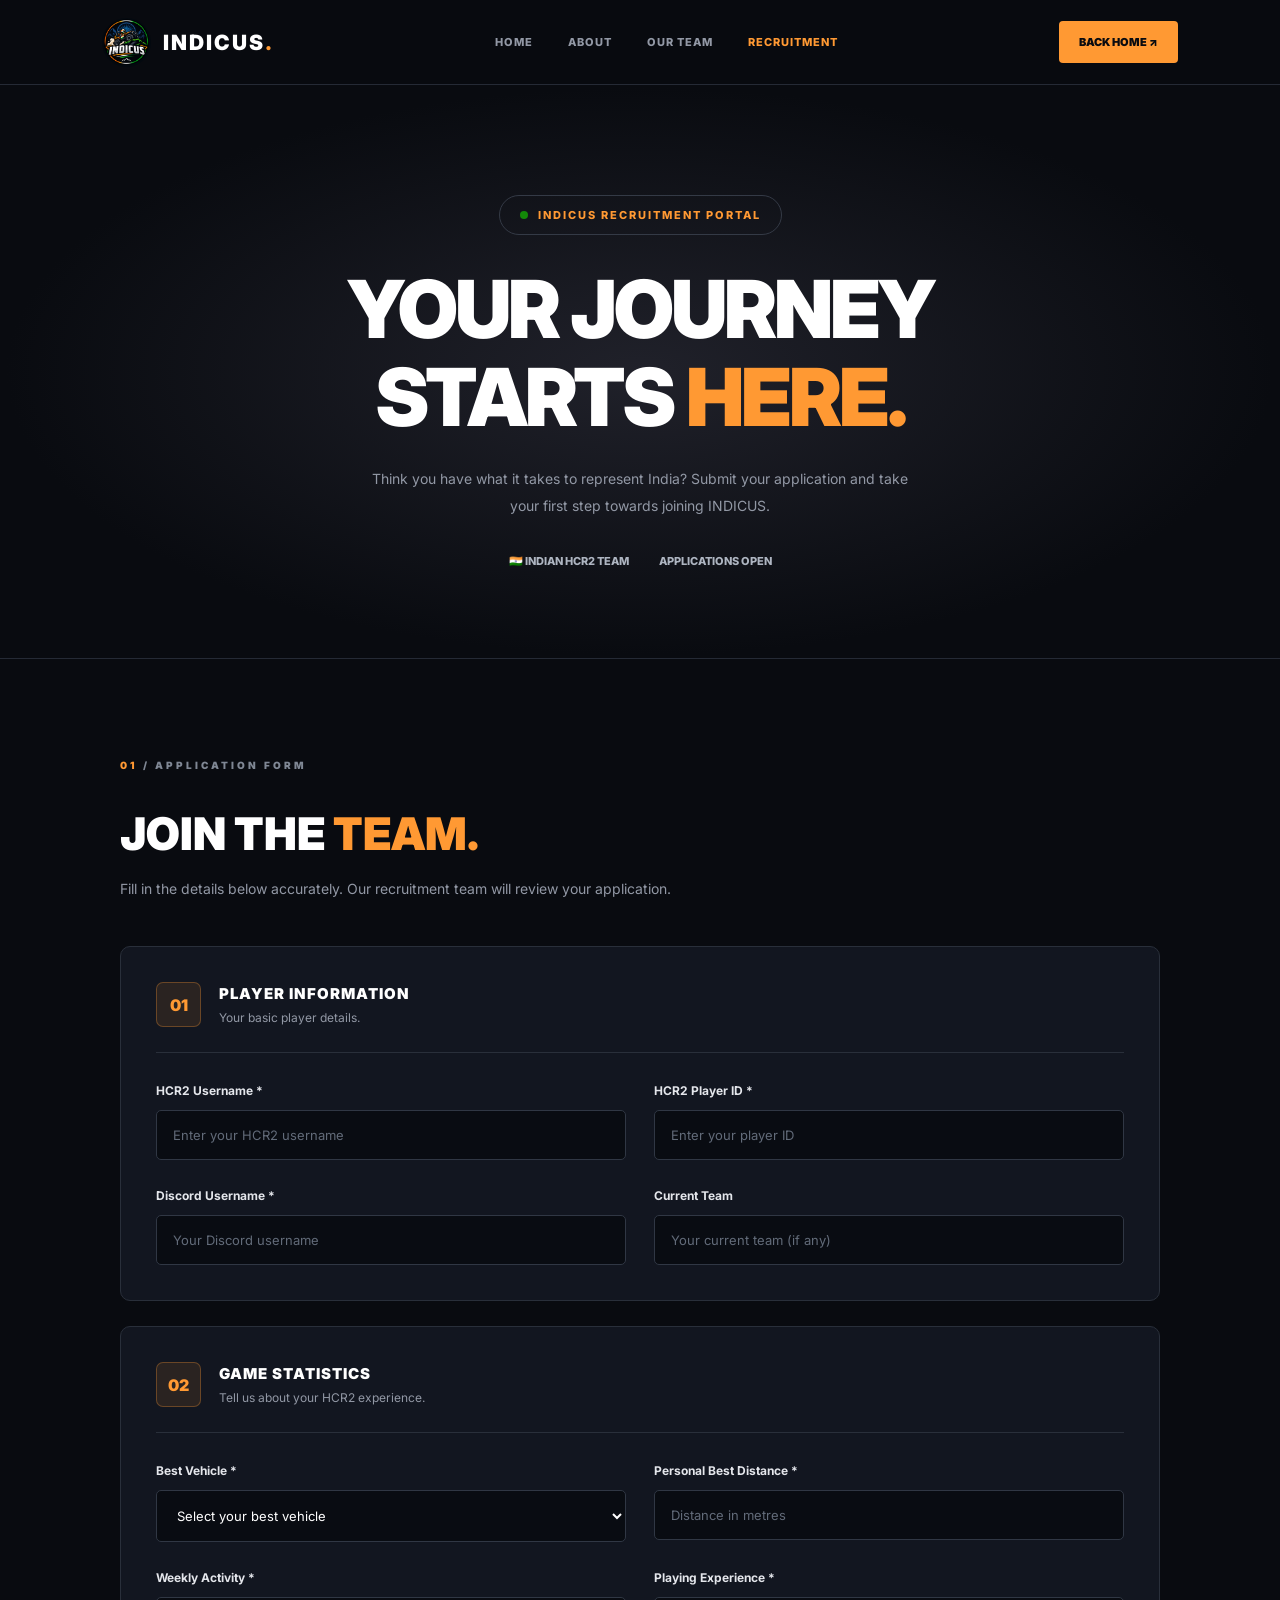
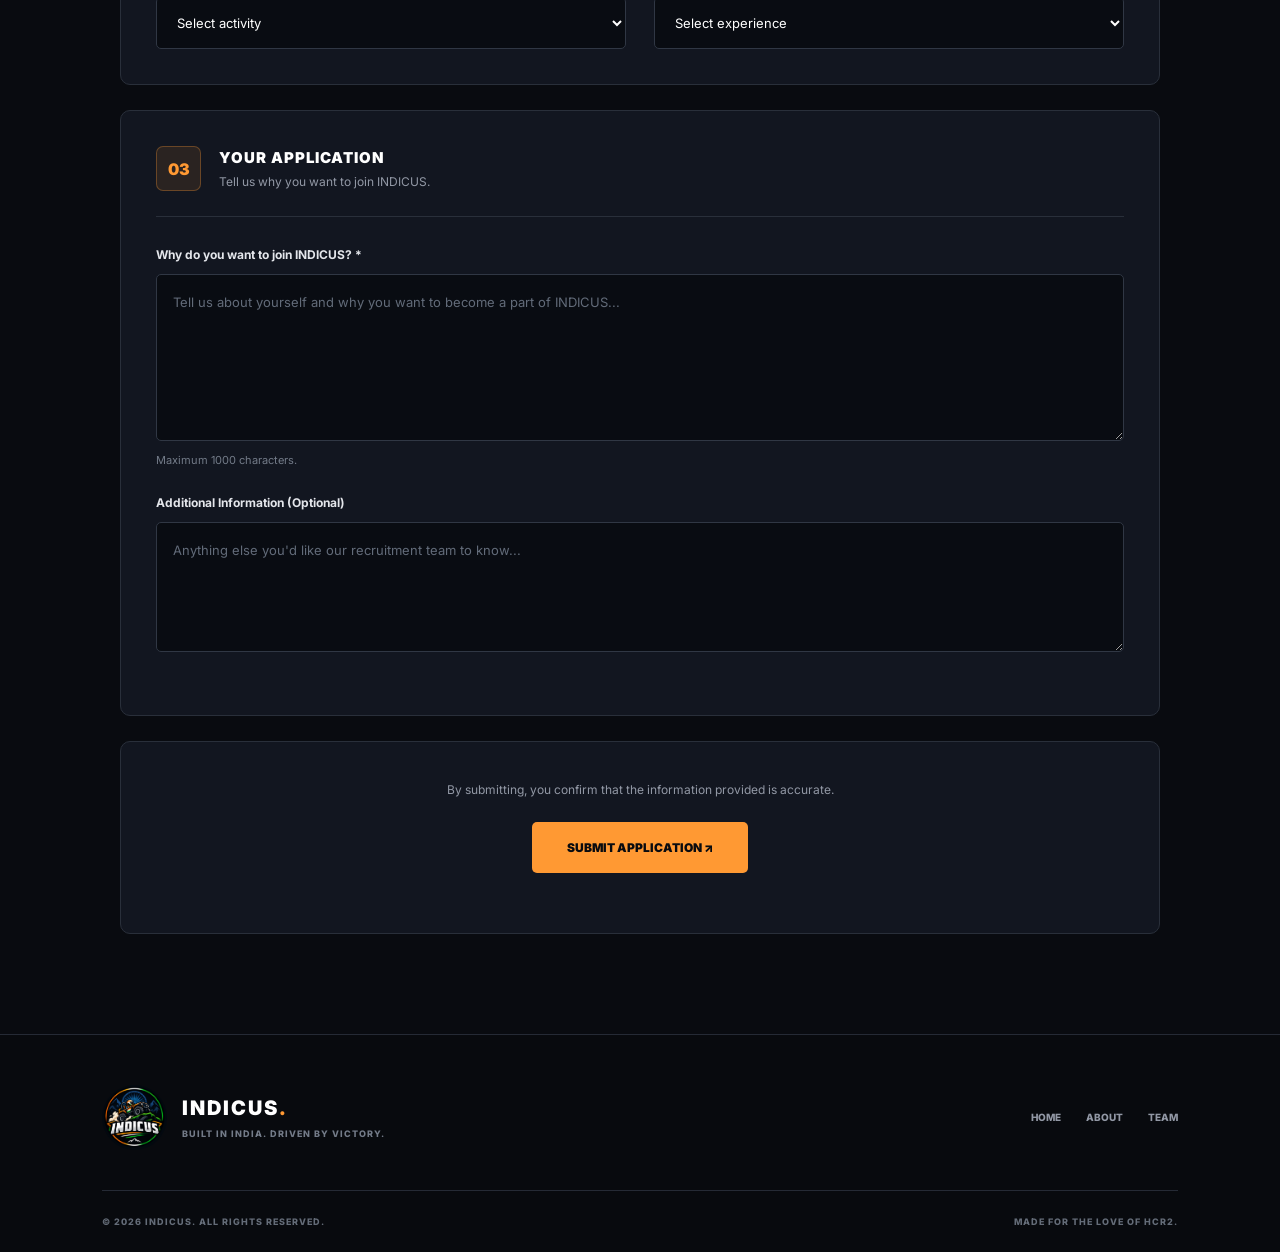
==== commit 80eff3c8: "Update index.html" ====
--- a/index.html
+++ b/index.html
@@ -5,479 +5,348 @@
     <meta charset="UTF-8">
     <meta name="viewport" content="width=device-width, initial-scale=1.0">
 
-    <title>INDICUS | Recruitment Portal</title>
-
-    <meta name="description" content="Apply to join INDICUS, India's competitive Hill Climb Racing 2 team.">
-
+    <title>Recruitment | INDICUS</title>
+
+    <link rel="icon" href="IndicusLogo.png">
     <link rel="stylesheet" href="style.css">
 
     <link rel="preconnect" href="https://fonts.googleapis.com">
-    <link rel="preconnect" href="https://fonts.gstatic.com" crossorigin>
-
     <link href="https://fonts.googleapis.com/css2?family=Inter:wght@400;500;600;700;800;900&display=swap" rel="stylesheet">
-
 </head>
 
 <body>
 
-    <!-- =====================================
-         NAVIGATION
-    ====================================== -->
+    <!-- NAVBAR -->
 
     <header class="navbar">
 
         <a href="index.html" class="brand">
-
             <img src="IndicusLogo.png" alt="INDICUS Logo">
-
             <span>INDICUS<span class="orange">.</span></span>
-
         </a>
 
         <nav class="nav-links" id="navLinks">
-
             <a href="index.html">HOME</a>
             <a href="index.html#about">ABOUT</a>
             <a href="index.html#team">OUR TEAM</a>
-            <a href="#recruitment" class="active">RECRUITMENT</a>
-
+            <a href="recruitment.html" class="active">RECRUITMENT</a>
         </nav>
 
         <a href="index.html" class="nav-button">
-            BACK TO HOME
+            BACK HOME ↗
         </a>
 
-        <button class="menu-toggle" id="menuToggle" aria-label="Toggle navigation" aria-expanded="false">
+        <button class="menu-toggle" id="menuToggle" aria-label="Toggle navigation">
             ☰
         </button>
 
     </header>
 
 
-    <main>
-
-        <!-- =====================================
-             RECRUITMENT HERO
-        ====================================== -->
-
-        <section class="recruit-hero" id="recruitment">
-
-            <div class="recruit-tag">
-                <span></span>
-                INDICUS RECRUITMENT PORTAL
-            </div>
-
-            <h1>
-                YOUR JOURNEY<br>
-                <span>STARTS HERE.</span>
-            </h1>
+    <!-- RECRUITMENT HERO -->
+
+    <section class="recruit-hero">
+
+        <div class="recruit-tag">
+            <span></span>
+            INDICUS RECRUITMENT PORTAL
+        </div>
+
+        <h1>
+            YOUR JOURNEY<br>
+            STARTS <span>HERE.</span>
+        </h1>
+
+        <p>
+            Think you have what it takes to represent India?
+            Submit your application and take your first step
+            towards joining INDICUS.
+        </p>
+
+        <div class="recruit-info">
+            <span>🇮🇳 INDIAN HCR2 TEAM</span>
+            <span>APPLICATIONS OPEN</span>
+        </div>
+
+    </section>
+
+
+    <!-- APPLICATION FORM -->
+
+    <section class="application-section">
+
+        <div class="application-heading">
+
+            <div class="section-label">
+                <span>01</span> / APPLICATION FORM
+            </div>
+
+            <h2>JOIN THE <span>TEAM.</span></h2>
 
             <p>
-                Think you have what it takes to represent India?
-                Submit your application and take your first step
-                towards joining INDICUS.
+                Fill in the details below accurately.
+                Our recruitment team will review your application.
             </p>
 
-            <div class="recruit-info">
-
-                <span>🇮🇳 INDIAN HCR2 TEAM</span>
-
-                <span>APPLICATIONS OPEN</span>
-
-                <span>01 / APPLICATION FORM</span>
-
-            </div>
-
-        </section>
-
-
-        <!-- =====================================
-             APPLICATION FORM
-        ====================================== -->
-
-        <section class="application-section">
-
-            <div class="application-heading">
-
-                <div class="section-label">
-                    <span>01</span> / RECRUITMENT
-                </div>
-
-                <h2>
-                    JOIN THE <span>TEAM.</span>
-                </h2>
+        </div>
+
+
+        <form id="applicationForm">
+
+            <!-- PLAYER INFORMATION -->
+
+            <div class="form-card">
+
+                <div class="form-card-heading">
+                    <span class="form-number">01</span>
+
+                    <div>
+                        <h3>PLAYER INFORMATION</h3>
+                        <p>Your basic player details.</p>
+                    </div>
+                </div>
+
+
+                <div class="form-grid">
+
+                    <div class="form-group">
+                        <label for="playerName">HCR2 Username *</label>
+
+                        <input
+                            type="text"
+                            id="playerName"
+                            name="playerName"
+                            placeholder="Enter your HCR2 username"
+                            maxlength="40"
+                            required
+                        >
+                    </div>
+
+
+                    <div class="form-group">
+                        <label for="playerId">HCR2 Player ID *</label>
+
+                        <input
+                            type="text"
+                            id="playerId"
+                            name="playerId"
+                            placeholder="Enter your player ID"
+                            maxlength="40"
+                            required
+                        >
+                    </div>
+
+
+                    <div class="form-group">
+                        <label for="discord">Discord Username *</label>
+
+                        <input
+                            type="text"
+                            id="discord"
+                            name="discord"
+                            placeholder="Your Discord username"
+                            maxlength="50"
+                            required
+                        >
+                    </div>
+
+
+                    <div class="form-group">
+                        <label for="currentTeam">Current Team</label>
+
+                        <input
+                            type="text"
+                            id="currentTeam"
+                            name="currentTeam"
+                            placeholder="Your current team (if any)"
+                            maxlength="60"
+                        >
+                    </div>
+
+                </div>
+
+            </div>
+
+
+            <!-- GAME STATISTICS -->
+
+            <div class="form-card">
+
+                <div class="form-card-heading">
+
+                    <span class="form-number">02</span>
+
+                    <div>
+                        <h3>GAME STATISTICS</h3>
+                        <p>Tell us about your HCR2 experience.</p>
+                    </div>
+
+                </div>
+
+
+                <div class="form-grid">
+
+                    <div class="form-group">
+
+                        <label for="bestVehicle">Best Vehicle *</label>
+
+                        <select id="bestVehicle" name="bestVehicle" required>
+
+                            <option value="">Select your best vehicle</option>
+
+                            <option>Hill Climber</option>
+                            <option>Motocross</option>
+                            <option>Monster Truck</option>
+                            <option>Tractor</option>
+                            <option>Race Car</option>
+                            <option>Rally Car</option>
+                            <option>Super Diesel</option>
+                            <option>Dune Buggy</option>
+                            <option>Supercar</option>
+                            <option>Other</option>
+
+                        </select>
+
+                    </div>
+
+
+                    <div class="form-group">
+
+                        <label for="bestDistance">Personal Best Distance *</label>
+
+                        <input
+                            type="number"
+                            id="bestDistance"
+                            name="bestDistance"
+                            placeholder="Distance in metres"
+                            min="0"
+                            max="10000000"
+                            required
+                        >
+
+                    </div>
+
+
+                    <div class="form-group">
+
+                        <label for="weeklyActivity">Weekly Activity *</label>
+
+                        <select id="weeklyActivity" name="weeklyActivity" required>
+
+                            <option value="">Select activity</option>
+                            <option>Daily</option>
+                            <option>5-6 days a week</option>
+                            <option>3-4 days a week</option>
+                            <option>1-2 days a week</option>
+
+                        </select>
+
+                    </div>
+
+
+                    <div class="form-group">
+
+                        <label for="experience">Playing Experience *</label>
+
+                        <select id="experience" name="experience" required>
+
+                            <option value="">Select experience</option>
+                            <option>Less than 6 months</option>
+                            <option>6 months - 1 year</option>
+                            <option>1-2 years</option>
+                            <option>2-3 years</option>
+                            <option>3+ years</option>
+
+                        </select>
+
+                    </div>
+
+                </div>
+
+            </div>
+
+
+            <!-- APPLICATION DETAILS -->
+
+            <div class="form-card">
+
+                <div class="form-card-heading">
+
+                    <span class="form-number">03</span>
+
+                    <div>
+                        <h3>YOUR APPLICATION</h3>
+                        <p>Tell us why you want to join INDICUS.</p>
+                    </div>
+
+                </div>
+
+
+                <div class="form-group full-width">
+
+                    <label for="reason">Why do you want to join INDICUS? *</label>
+
+                    <textarea
+                        id="reason"
+                        name="reason"
+                        rows="6"
+                        placeholder="Tell us about yourself and why you want to become a part of INDICUS..."
+                        minlength="20"
+                        maxlength="1000"
+                        required
+                    ></textarea>
+
+                    <span class="character-info">
+                        Maximum 1000 characters.
+                    </span>
+
+                </div>
+
+
+                <div class="form-group full-width">
+
+                    <label for="additional">Additional Information (Optional)</label>
+
+                    <textarea
+                        id="additional"
+                        name="additional"
+                        rows="3"
+                        placeholder="Anything else you'd like our recruitment team to know..."
+                        maxlength="500"
+                    ></textarea>
+
+                </div>
+
+            </div>
+
+
+            <!-- SUBMIT -->
+
+            <div class="submit-area">
 
                 <p>
-                    Fill in the details below accurately.
-                    Our recruitment team will review your application.
+                    By submitting, you confirm that the information
+                    provided is accurate.
                 </p>
 
-            </div>
-
-
-            <form id="applicationForm">
-
-
-                <!-- =====================================
-                     01 - PLAYER INFORMATION
-                ====================================== -->
-
-                <div class="form-card">
-
-                    <div class="form-card-heading">
-
-                        <div class="form-number">01</div>
-
-                        <div>
-                            <h3>PLAYER INFORMATION</h3>
-                            <p>Your basic player details.</p>
-                        </div>
-
-                    </div>
-
-
-                    <div class="form-grid">
-
-                        <div class="form-group">
-
-                            <label for="username">
-                                HCR2 Username *
-                            </label>
-
-                            <input
-                                type="text"
-                                id="username"
-                                name="username"
-                                placeholder="Enter your HCR2 username"
-                                maxlength="40"
-                                required
-                            >
-
-                        </div>
-
-
-                        <div class="form-group">
-
-                            <label for="playerID">
-                                HCR2 Player ID *
-                            </label>
-
-                            <input
-                                type="text"
-                                id="playerID"
-                                name="playerID"
-                                placeholder="Enter your player ID"
-                                required
-                            >
-
-                        </div>
-
-
-                        <div class="form-group">
-
-                            <label for="discord">
-                                Discord Username *
-                            </label>
-
-                            <input
-                                type="text"
-                                id="discord"
-                                name="discord"
-                                placeholder="Your Discord username"
-                                maxlength="50"
-                                required
-                            >
-
-                        </div>
-
-
-                        <div class="form-group">
-
-                            <label for="currentTeam">
-                                Current Team
-                            </label>
-
-                            <input
-                                type="text"
-                                id="currentTeam"
-                                name="currentTeam"
-                                placeholder="Your current team (if any)"
-                            >
-
-                        </div>
-
-                    </div>
-
-                </div>
-
-
-
-                <!-- =====================================
-                     02 - GAME STATISTICS
-                ====================================== -->
-
-                <div class="form-card">
-
-                    <div class="form-card-heading">
-
-                        <div class="form-number">02</div>
-
-                        <div>
-                            <h3>GAME STATISTICS</h3>
-                            <p>Tell us about your HCR2 experience.</p>
-                        </div>
-
-                    </div>
-
-
-                    <div class="form-grid">
-
-
-                        <!-- Best Vehicle -->
-
-                        <div class="form-group">
-
-                            <label for="bestVehicle">
-                                Best Vehicle *
-                            </label>
-
-                            <select id="bestVehicle" name="bestVehicle" required>
-
-                                <option value="">Select your best vehicle</option>
-
-                                <option>Rally Car</option>
-                                <option>Hill Climber</option>
-                                <option>Dune Buggy</option>
-                                <option>Monster Truck</option>
-                                <option>Super Diesel</option>
-                                <option>Sports Car</option>
-                                <option>Formula</option>
-                                <option>Other</option>
-
-                            </select>
-
-                        </div>
-
-
-
-                        <!-- Personal Best -->
-
-                        <div class="form-group">
-
-                            <label for="personalBest">
-                                Personal Best Distance *
-                            </label>
-
-                            <input
-                                type="number"
-                                id="personalBest"
-                                name="personalBest"
-                                placeholder="Distance in metres"
-                                min="0"
-                                required
-                            >
-
-                        </div>
-
-
-
-                        <!-- Garage Power -->
-
-                        <div class="form-group">
-
-                            <label for="garagePower">
-                                Garage Power *
-                            </label>
-
-                            <input
-                                type="number"
-                                id="garagePower"
-                                name="garagePower"
-                                placeholder="Enter your garage power"
-                                min="0"
-                                required
-                            >
-
-                        </div>
-
-
-
-                        <!-- Vehicle Masteries -->
-
-                        <div class="form-group">
-
-                            <label for="vehicleMasteries">
-                                Number of Vehicle Masteries *
-                            </label>
-
-                            <input
-                                type="number"
-                                id="vehicleMasteries"
-                                name="vehicleMasteries"
-                                placeholder="Total completed masteries"
-                                min="0"
-                                required
-                            >
-
-                        </div>
-
-
-
-                        <!-- Weekly Activity -->
-
-                        <div class="form-group">
-
-                            <label for="weeklyActivity">
-                                Weekly Activity *
-                            </label>
-
-                            <select
-                                id="weeklyActivity"
-                                name="weeklyActivity"
-                                required
-                            >
-
-                                <option value="">Select activity</option>
-
-                                <option>Daily</option>
-                                <option>5-6 Days a Week</option>
-                                <option>3-4 Days a Week</option>
-                                <option>1-2 Days a Week</option>
-
-                            </select>
-
-                        </div>
-
-
-
-                        <!-- Playing Experience -->
-
-                        <div class="form-group">
-
-                            <label for="playingExperience">
-                                Playing Experience *
-                            </label>
-
-                            <select
-                                id="playingExperience"
-                                name="playingExperience"
-                                required
-                            >
-
-                                <option value="">Select experience</option>
-
-                                <option>Less than 6 Months</option>
-                                <option>6 Months - 1 Year</option>
-                                <option>1-2 Years</option>
-                                <option>2-3 Years</option>
-                                <option>3+ Years</option>
-
-                            </select>
-
-                        </div>
-
-                    </div>
-
-                </div>
-
-
-
-                <!-- =====================================
-                     03 - APPLICATION
-                ====================================== -->
-
-                <div class="form-card">
-
-                    <div class="form-card-heading">
-
-                        <div class="form-number">03</div>
-
-                        <div>
-                            <h3>YOUR APPLICATION</h3>
-                            <p>Tell us why you want to join INDICUS.</p>
-                        </div>
-
-                    </div>
-
-
-                    <div class="form-group full-width">
-
-                        <label for="reason">
-                            Why should we select you? *
-                        </label>
-
-                        <textarea
-                            id="reason"
-                            name="reason"
-                            placeholder="Tell us about yourself, your experience, achievements and why you want to represent INDICUS..."
-                            maxlength="1000"
-                            minlength="30"
-                            required
-                        ></textarea>
-
-                        <span class="character-info">
-                            0 / 1000 characters
-                        </span>
-
-                    </div>
-
-
-                    <div class="form-group full-width">
-
-                        <label for="additionalInfo">
-                            Additional Information (Optional)
-                        </label>
-
-                        <textarea
-                            id="additionalInfo"
-                            name="additionalInfo"
-                            placeholder="Anything else you would like our recruitment team to know..."
-                            maxlength="1000"
-                        ></textarea>
-
-                    </div>
-
-                </div>
-
-
-
-                <!-- =====================================
-                     SUBMISSION
-                ====================================== -->
-
-                <div class="submit-area">
-
-                    <p>
-                        By submitting, you confirm that the information
-                        provided is accurate and up to date.
-                    </p>
-
-                    <button
-                        type="submit"
-                        class="submit-button"
-                        id="submitButton"
-                    >
-
-                        SUBMIT APPLICATION →
-
-                    </button>
-
-                    <div id="formMessage" role="status" aria-live="polite"></div>
-
-                </div>
-
-
-            </form>
-
-        </section>
-
-    </main>
-
-
-
-    <!-- =====================================
-         FOOTER
-    ====================================== -->
+                <button type="submit" class="submit-button" id="submitButton">
+
+                    SUBMIT APPLICATION
+
+                    <span>↗</span>
+
+                </button>
+
+                <div id="formMessage" role="status"></div>
+
+            </div>
+
+        </form>
+
+    </section>
+
+
+    <!-- FOOTER -->
 
     <footer class="footer">
 
@@ -485,52 +354,35 @@
 
             <div class="footer-brand">
 
-                <img src="IndicusLogo.png" alt="INDICUS">
+                <img src="IndicusLogo.png" alt="INDICUS Logo">
 
                 <div>
-
                     <h3>INDICUS<span>.</span></h3>
-
-                    <p>REPRESENTING INDIA.</p>
-
-                </div>
-
-            </div>
-
+                    <p>BUILT IN INDIA. DRIVEN BY VICTORY.</p>
+                </div>
+
+            </div>
 
             <div class="footer-links">
-
                 <a href="index.html">HOME</a>
-
                 <a href="index.html#about">ABOUT</a>
-
-                <a href="index.html#team">OUR TEAM</a>
-
-                <a href="#recruitment">RECRUITMENT</a>
-
-            </div>
-
-        </div>
-
+                <a href="index.html#team">TEAM</a>
+            </div>
+
+        </div>
 
         <div class="footer-bottom">
 
             <span>© 2026 INDICUS. ALL RIGHTS RESERVED.</span>
 
-            <span>BUILT FOR THE INDIAN HCR2 COMMUNITY 🇮🇳</span>
+            <span>MADE FOR THE LOVE OF HCR2.</span>
 
         </div>
 
     </footer>
 
 
-
-    <!-- =====================================
-         JAVASCRIPT
-    ====================================== -->
-
     <script src="script.js"></script>
 
 </body>
-
 </html>
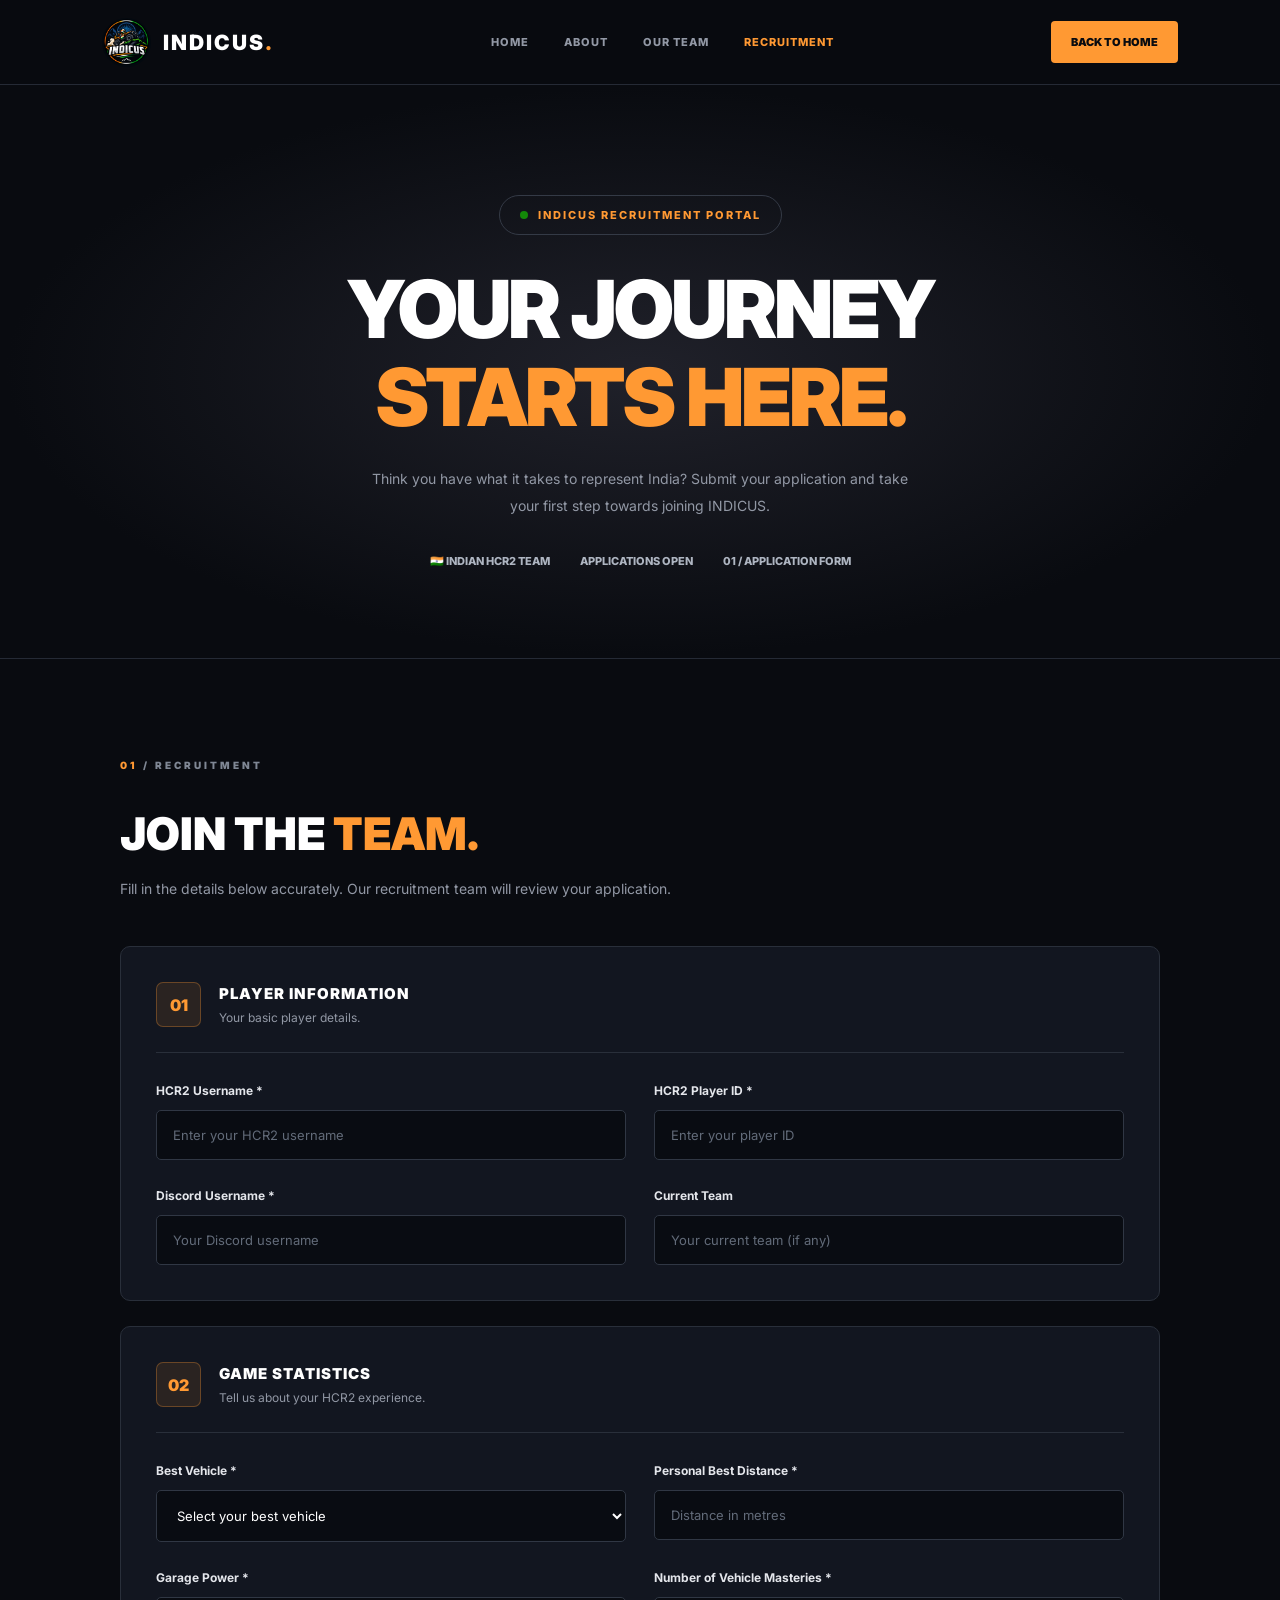
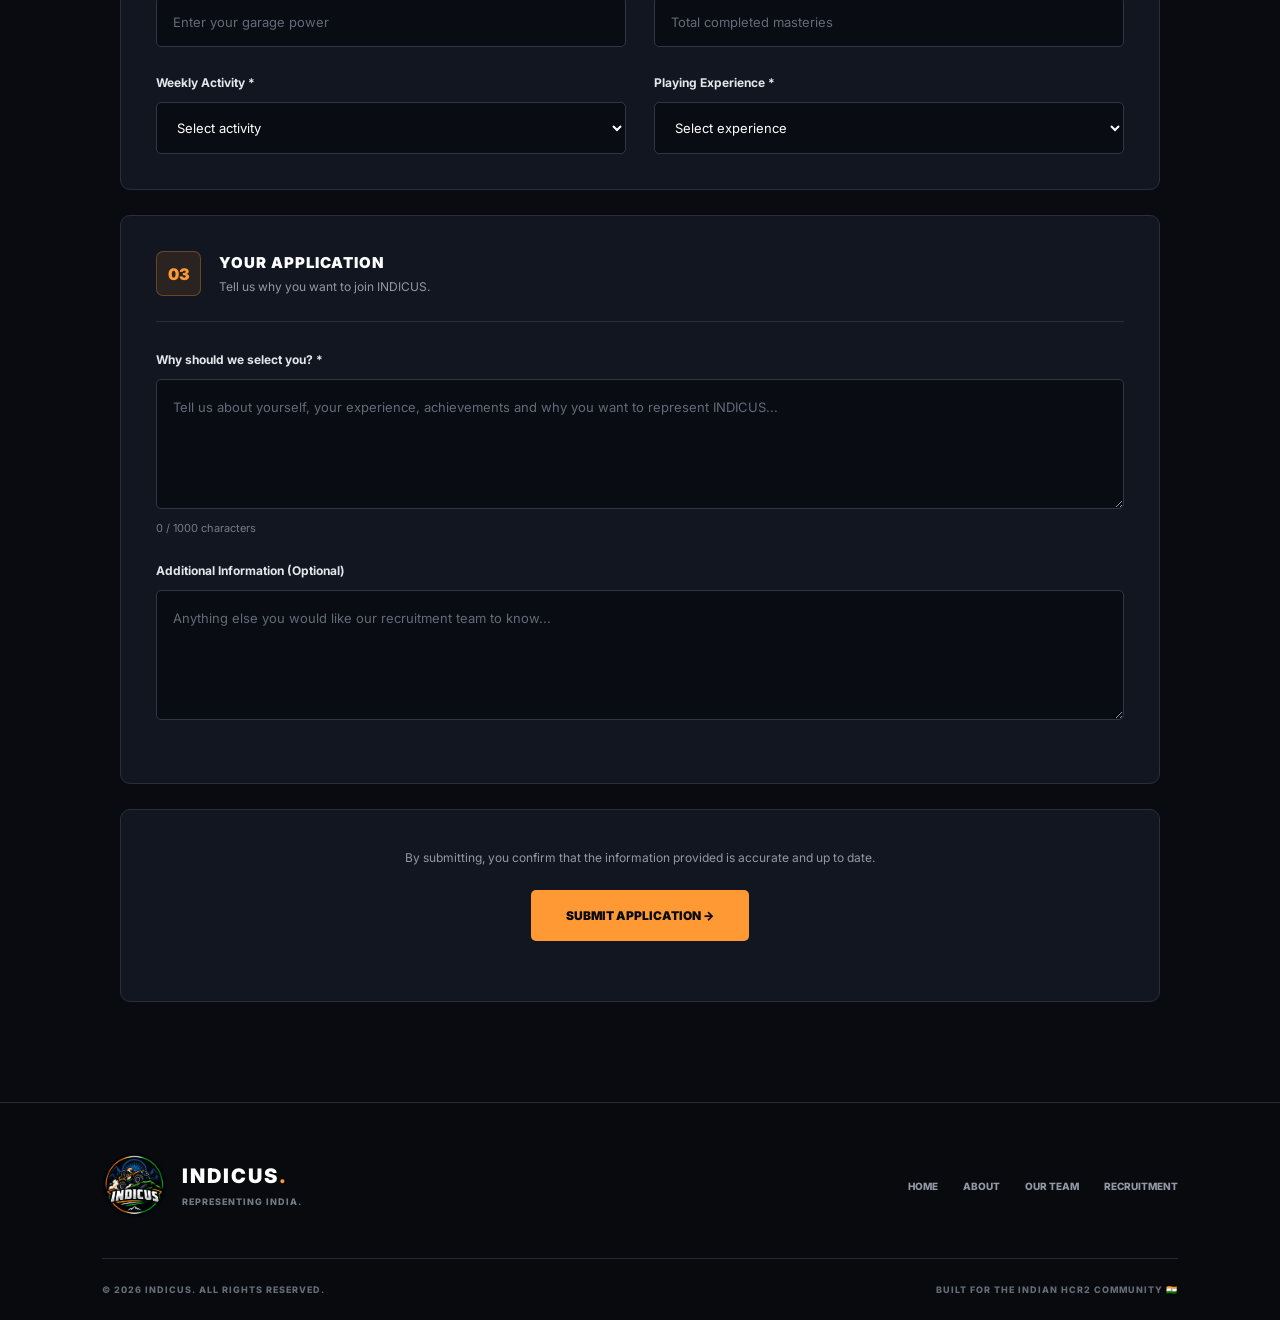
==== commit 409c842b: "Update index.html" ====
--- a/index.html
+++ b/index.html
@@ -5,384 +5,532 @@
     <meta charset="UTF-8">
     <meta name="viewport" content="width=device-width, initial-scale=1.0">
 
-    <title>Recruitment | INDICUS</title>
-
-    <link rel="icon" href="IndicusLogo.png">
+    <title>INDICUS | Recruitment Portal</title>
+
+    <meta name="description" content="Apply to join INDICUS, India's competitive Hill Climb Racing 2 team.">
+
     <link rel="stylesheet" href="style.css">
 
     <link rel="preconnect" href="https://fonts.googleapis.com">
+    <link rel="preconnect" href="https://fonts.gstatic.com" crossorigin>
+
     <link href="https://fonts.googleapis.com/css2?family=Inter:wght@400;500;600;700;800;900&display=swap" rel="stylesheet">
+
 </head>
 
 <body>
 
-    <!-- NAVBAR -->
+    <!-- =====================================
+         NAVIGATION
+    ====================================== -->
 
     <header class="navbar">
 
         <a href="index.html" class="brand">
+
             <img src="IndicusLogo.png" alt="INDICUS Logo">
+
             <span>INDICUS<span class="orange">.</span></span>
+
         </a>
 
         <nav class="nav-links" id="navLinks">
+
             <a href="index.html">HOME</a>
             <a href="index.html#about">ABOUT</a>
             <a href="index.html#team">OUR TEAM</a>
-            <a href="recruitment.html" class="active">RECRUITMENT</a>
+            <a href="#recruitment" class="active">RECRUITMENT</a>
+
         </nav>
 
         <a href="index.html" class="nav-button">
-            BACK HOME ↗
+            BACK TO HOME
         </a>
 
-        <button class="menu-toggle" id="menuToggle" aria-label="Toggle navigation">
+        <button class="menu-toggle" id="menuToggle" aria-label="Toggle navigation" aria-expanded="false">
             ☰
         </button>
 
     </header>
 
 
-    <!-- RECRUITMENT HERO -->
-
-    <section class="recruit-hero">
-
-        <div class="recruit-tag">
-            <span></span>
-            INDICUS RECRUITMENT PORTAL
+    <main>
+
+        <!-- =====================================
+             RECRUITMENT HERO
+        ====================================== -->
+
+        <section class="recruit-hero" id="recruitment">
+
+            <div class="recruit-tag">
+                <span></span>
+                INDICUS RECRUITMENT PORTAL
+            </div>
+
+            <h1>
+                YOUR JOURNEY<br>
+                <span>STARTS HERE.</span>
+            </h1>
+
+            <p>
+                Think you have what it takes to represent India?
+                Submit your application and take your first step
+                towards joining INDICUS.
+            </p>
+
+            <div class="recruit-info">
+
+                <span>🇮🇳 INDIAN HCR2 TEAM</span>
+
+                <span>APPLICATIONS OPEN</span>
+
+                <span>01 / APPLICATION FORM</span>
+
+            </div>
+
+        </section>
+
+
+        <!-- =====================================
+             APPLICATION FORM
+        ====================================== -->
+
+        <section class="application-section">
+
+            <div class="application-heading">
+
+                <div class="section-label">
+                    <span>01</span> / RECRUITMENT
+                </div>
+
+                <h2>
+                    JOIN THE <span>TEAM.</span>
+                </h2>
+
+                <p>
+                    Fill in the details below accurately.
+                    Our recruitment team will review your application.
+                </p>
+
+            </div>
+
+
+            <form id="applicationForm">
+
+
+                <!-- =====================================
+                     01 - PLAYER INFORMATION
+                ====================================== -->
+
+                <div class="form-card">
+
+                    <div class="form-card-heading">
+
+                        <div class="form-number">01</div>
+
+                        <div>
+                            <h3>PLAYER INFORMATION</h3>
+                            <p>Your basic player details.</p>
+                        </div>
+
+                    </div>
+
+
+                    <div class="form-grid">
+
+                        <div class="form-group">
+
+                            <label for="username">
+                                HCR2 Username *
+                            </label>
+
+                            <input
+                                type="text"
+                                id="username"
+                                name="username"
+                                placeholder="Enter your HCR2 username"
+                                maxlength="40"
+                                required
+                            >
+
+                        </div>
+
+
+                        <div class="form-group">
+
+                            <label for="playerID">
+                                HCR2 Player ID *
+                            </label>
+
+                            <input
+                                type="text"
+                                id="playerID"
+                                name="playerID"
+                                placeholder="Enter your player ID"
+                                required
+                            >
+
+                        </div>
+
+
+                        <div class="form-group">
+
+                            <label for="discord">
+                                Discord Username *
+                            </label>
+
+                            <input
+                                type="text"
+                                id="discord"
+                                name="discord"
+                                placeholder="Your Discord username"
+                                maxlength="50"
+                                required
+                            >
+
+                        </div>
+
+
+                        <div class="form-group">
+
+                            <label for="currentTeam">
+                                Current Team
+                            </label>
+
+                            <input
+                                type="text"
+                                id="currentTeam"
+                                name="currentTeam"
+                                placeholder="Your current team (if any)"
+                            >
+
+                        </div>
+
+                    </div>
+
+                </div>
+
+
+
+                <!-- =====================================
+                     02 - GAME STATISTICS
+                ====================================== -->
+
+                <div class="form-card">
+
+                    <div class="form-card-heading">
+
+                        <div class="form-number">02</div>
+
+                        <div>
+                            <h3>GAME STATISTICS</h3>
+                            <p>Tell us about your HCR2 experience.</p>
+                        </div>
+
+                    </div>
+
+
+                    <div class="form-grid">
+
+
+                        <!-- Best Vehicle -->
+
+                        <div class="form-group">
+
+                            <label for="bestVehicle">
+                                Best Vehicle *
+                            </label>
+
+                            <select id="bestVehicle" name="bestVehicle" required>
+
+                                <option value="">Select your best vehicle</option>
+
+                                <option>Rally Car</option>
+                                <option>Hill Climber</option>
+                                <option>Dune Buggy</option>
+                                <option>Monster Truck</option>
+                                <option>Super Diesel</option>
+                                <option>Sports Car</option>
+                                <option>Formula</option>
+                                <option>Other</option>
+
+                            </select>
+
+                        </div>
+
+
+
+                        <!-- Personal Best -->
+
+                        <div class="form-group">
+
+                            <label for="personalBest">
+                                Personal Best Distance *
+                            </label>
+
+                            <input
+                                type="number"
+                                id="personalBest"
+                                name="personalBest"
+                                placeholder="Distance in metres"
+                                min="0"
+                                required
+                            >
+
+                        </div>
+
+
+
+                        <!-- Garage Power -->
+
+                        <div class="form-group">
+
+                            <label for="garagePower">
+                                Garage Power *
+                            </label>
+
+                            <input
+                                type="number"
+                                id="garagePower"
+                                name="garagePower"
+                                placeholder="Enter your garage power"
+                                min="0"
+                                required
+                            >
+
+                        </div>
+
+
+
+                        <!-- Vehicle Masteries -->
+
+                        <div class="form-group">
+
+                            <label for="vehicleMasteries">
+                                Number of Vehicle Masteries *
+                            </label>
+
+                            <input
+                                type="number"
+                                id="vehicleMasteries"
+                                name="vehicleMasteries"
+                                placeholder="Total completed masteries"
+                                min="0"
+                                required
+                            >
+
+                        </div>
+
+
+
+                        <!-- Weekly Activity -->
+
+                        <div class="form-group">
+
+                            <label for="weeklyActivity">
+                                Weekly Activity *
+                            </label>
+
+                            <select
+                                id="weeklyActivity"
+                                name="weeklyActivity"
+                                required
+                            >
+
+                                <option value="">Select activity</option>
+
+                                <option>Daily</option>
+                                <option>5-6 Days a Week</option>
+                                <option>3-4 Days a Week</option>
+                                <option>1-2 Days a Week</option>
+
+                            </select>
+
+                        </div>
+
+
+
+                        <!-- Playing Experience -->
+
+                        <div class="form-group">
+
+                            <label for="playingExperience">
+                                Playing Experience *
+                            </label>
+
+                            <select
+                                id="playingExperience"
+                                name="playingExperience"
+                                required
+                            >
+
+                                <option value="">Select experience</option>
+
+                                <option>Less than 6 Months</option>
+                                <option>6 Months - 1 Year</option>
+                                <option>1-2 Years</option>
+                                <option>2-3 Years</option>
+                                <option>3+ Years</option>
+
+                            </select>
+
+                        </div>
+
+                    </div>
+
+                </div>
+
+
+
+                <!-- =====================================
+                     03 - APPLICATION
+                ====================================== -->
+
+                <div class="form-card">
+
+                    <div class="form-card-heading">
+
+                        <div class="form-number">03</div>
+
+                        <div>
+                            <h3>YOUR APPLICATION</h3>
+                            <p>Tell us why you want to join INDICUS.</p>
+                        </div>
+
+                    </div>
+
+
+                    <div class="form-group full-width">
+
+                        <label for="reason">
+                            Why should we select you? *
+                        </label>
+
+                        <textarea
+                            id="reason"
+                            name="reason"
+                            placeholder="Tell us about yourself, your experience, achievements and why you want to represent INDICUS..."
+                            maxlength="1000"
+                            minlength="30"
+                            required
+                        ></textarea>
+
+                        <span class="character-info">
+                            0 / 1000 characters
+                        </span>
+
+                    </div>
+
+
+                    <div class="form-group full-width">
+
+                        <label for="additionalInfo">
+                            Additional Information (Optional)
+                        </label>
+
+                        <textarea
+                            id="additionalInfo"
+                            name="additionalInfo"
+                            placeholder="Anything else you would like our recruitment team to know..."
+                            maxlength="1000"
+                        ></textarea>
+
+                    </div>
+
+                </div>
+
+
+
+                <!-- =====================================
+                     SUBMISSION
+                ====================================== -->
+
+                <div class="submit-area">
+
+                    <p>
+                        By submitting, you confirm that the information
+                        provided is accurate and up to date.
+                    </p>
+
+                    <button
+                        type="submit"
+                        class="submit-button"
+                        id="submitButton"
+                    >
+
+                        SUBMIT APPLICATION →
+
+                    </button>
+
+                    <div id="formMessage" role="status" aria-live="polite"></div>
+
+                </div>
+
+
+            </form>
+
+        </section>
+
+    </main>
+
+
+
+    <!-- =====================================
+         FOOTER
+    ====================================== -->
+
+    <footer class="footer">
+
+        <div class="footer-top">
+
+            <div class="footer-brand">
+
+                <img src="IndicusLogo.png" alt="INDICUS">
+
+                <div>
+
+                    <h3>INDICUS<span>.</span></h3>
+
+                    <p>REPRESENTING INDIA.</p>
+
+                </div>
+
+            </div>
+
+
+            <div class="footer-links">
+
+                <a href="index.html">HOME</a>
+
+                <a href="index.html#about">ABOUT</a>
+
+                <a href="index.html#team">OUR TEAM</a>
+
+                <a href="#recruitment">RECRUITMENT</a>
+
+            </div>
+
         </div>
 
-        <h1>
-            YOUR JOURNEY<br>
-            STARTS <span>HERE.</span>
-        </h1>
-
-        <p>
-            Think you have what it takes to represent India?
-            Submit your application and take your first step
-            towards joining INDICUS.
-        </p>
-
-        <div class="recruit-info">
-            <span>🇮🇳 INDIAN HCR2 TEAM</span>
-            <span>APPLICATIONS OPEN</span>
+
+        <div class="footer-bottom">
+
+            <span>© 2026 INDICUS. ALL RIGHTS RESERVED.</span>
+
+            <span>BUILT FOR THE INDIAN HCR2 COMMUNITY 🇮🇳</span>
+
         </div>
 
-    </section>
-
-
-    <!-- APPLICATION FORM -->
-
-    <section class="application-section">
-
-        <div class="application-heading">
-
-            <div class="section-label">
-                <span>01</span> / APPLICATION FORM
-            </div>
-
-            <h2>JOIN THE <span>TEAM.</span></h2>
-
-            <p>
-                Fill in the details below accurately.
-                Our recruitment team will review your application.
-            </p>
-
-        </div>
-
-
-        <form id="applicationForm">
-
-            <!-- PLAYER INFORMATION -->
-
-            <div class="form-card">
-
-                <div class="form-card-heading">
-                    <span class="form-number">01</span>
-
-                    <div>
-                        <h3>PLAYER INFORMATION</h3>
-                        <p>Your basic player details.</p>
-                    </div>
-                </div>
-
-
-                <div class="form-grid">
-
-                    <div class="form-group">
-                        <label for="playerName">HCR2 Username *</label>
-
-                        <input
-                            type="text"
-                            id="playerName"
-                            name="playerName"
-                            placeholder="Enter your HCR2 username"
-                            maxlength="40"
-                            required
-                        >
-                    </div>
-
-
-                    <div class="form-group">
-                        <label for="playerId">HCR2 Player ID *</label>
-
-                        <input
-                            type="text"
-                            id="playerId"
-                            name="playerId"
-                            placeholder="Enter your player ID"
-                            maxlength="40"
-                            required
-                        >
-                    </div>
-
-
-                    <div class="form-group">
-                        <label for="discord">Discord Username *</label>
-
-                        <input
-                            type="text"
-                            id="discord"
-                            name="discord"
-                            placeholder="Your Discord username"
-                            maxlength="50"
-                            required
-                        >
-                    </div>
-
-
-                    <div class="form-group">
-                        <label for="currentTeam">Current Team</label>
-
-                        <input
-                            type="text"
-                            id="currentTeam"
-                            name="currentTeam"
-                            placeholder="Your current team (if any)"
-                            maxlength="60"
-                        >
-                    </div>
-
-                </div>
-
-            </div>
-
-
-            <!-- GAME STATISTICS -->
-
-            <div class="form-card">
-
-                <div class="form-card-heading">
-
-                    <span class="form-number">02</span>
-
-                    <div>
-                        <h3>GAME STATISTICS</h3>
-                        <p>Tell us about your HCR2 experience.</p>
-                    </div>
-
-                </div>
-
-
-                <div class="form-grid">
-
-                    <div class="form-group">
-
-                        <label for="bestVehicle">Best Vehicle *</label>
-
-                        <select id="bestVehicle" name="bestVehicle" required>
-
-                            <option value="">Select your best vehicle</option>
-
-                            <option>Hill Climber</option>
-                            <option>Motocross</option>
-                            <option>Monster Truck</option>
-                            <option>Tractor</option>
-                            <option>Race Car</option>
-                            <option>Rally Car</option>
-                            <option>Super Diesel</option>
-                            <option>Dune Buggy</option>
-                            <option>Supercar</option>
-                            <option>Other</option>
-
-                        </select>
-
-                    </div>
-
-
-                    <div class="form-group">
-
-                        <label for="bestDistance">Personal Best Distance *</label>
-
-                        <input
-                            type="number"
-                            id="bestDistance"
-                            name="bestDistance"
-                            placeholder="Distance in metres"
-                            min="0"
-                            max="10000000"
-                            required
-                        >
-
-                    </div>
-
-
-                    <div class="form-group">
-
-                        <label for="weeklyActivity">Weekly Activity *</label>
-
-                        <select id="weeklyActivity" name="weeklyActivity" required>
-
-                            <option value="">Select activity</option>
-                            <option>Daily</option>
-                            <option>5-6 days a week</option>
-                            <option>3-4 days a week</option>
-                            <option>1-2 days a week</option>
-
-                        </select>
-
-                    </div>
-
-
-                    <div class="form-group">
-
-                        <label for="experience">Playing Experience *</label>
-
-                        <select id="experience" name="experience" required>
-
-                            <option value="">Select experience</option>
-                            <option>Less than 6 months</option>
-                            <option>6 months - 1 year</option>
-                            <option>1-2 years</option>
-                            <option>2-3 years</option>
-                            <option>3+ years</option>
-
-                        </select>
-
-                    </div>
-
-                </div>
-
-            </div>
-
-
-            <!-- APPLICATION DETAILS -->
-
-            <div class="form-card">
-
-                <div class="form-card-heading">
-
-                    <span class="form-number">03</span>
-
-                    <div>
-                        <h3>YOUR APPLICATION</h3>
-                        <p>Tell us why you want to join INDICUS.</p>
-                    </div>
-
-                </div>
-
-
-                <div class="form-group full-width">
-
-                    <label for="reason">Why do you want to join INDICUS? *</label>
-
-                    <textarea
-                        id="reason"
-                        name="reason"
-                        rows="6"
-                        placeholder="Tell us about yourself and why you want to become a part of INDICUS..."
-                        minlength="20"
-                        maxlength="1000"
-                        required
-                    ></textarea>
-
-                    <span class="character-info">
-                        Maximum 1000 characters.
-                    </span>
-
-                </div>
-
-
-                <div class="form-group full-width">
-
-                    <label for="additional">Additional Information (Optional)</label>
-
-                    <textarea
-                        id="additional"
-                        name="additional"
-                        rows="3"
-                        placeholder="Anything else you'd like our recruitment team to know..."
-                        maxlength="500"
-                    ></textarea>
-
-                </div>
-
-            </div>
-
-
-            <!-- SUBMIT -->
-
-            <div class="submit-area">
-
-                <p>
-                    By submitting, you confirm that the information
-                    provided is accurate.
-                </p>
-
-                <button type="submit" class="submit-button" id="submitButton">
-
-                    SUBMIT APPLICATION
-
-                    <span>↗</span>
-
-                </button>
-
-                <div id="formMessage" role="status"></div>
-
-            </div>
-
-        </form>
-
-    </section>
-
-
-    <!-- FOOTER -->
-
-    <footer class="footer">
-
-        <div class="footer-top">
-
-            <div class="footer-brand">
-
-                <img src="IndicusLogo.png" alt="INDICUS Logo">
-
-                <div>
-                    <h3>INDICUS<span>.</span></h3>
-                    <p>BUILT IN INDIA. DRIVEN BY VICTORY.</p>
-                </div>
-
-            </div>
-
-            <div class="footer-links">
-                <a href="index.html">HOME</a>
-                <a href="index.html#about">ABOUT</a>
-                <a href="index.html#team">TEAM</a>
-            </div>
-
-        </div>
-
-        <div class="footer-bottom">
-
-            <span>© 2026 INDICUS. ALL RIGHTS RESERVED.</span>
-
-            <span>MADE FOR THE LOVE OF HCR2.</span>
-
-        </div>
-
     </footer>
 
 
+
+    <!-- =====================================
+         JAVASCRIPT
+    ====================================== -->
+
     <script src="script.js"></script>
 
 </body>
+
 </html>
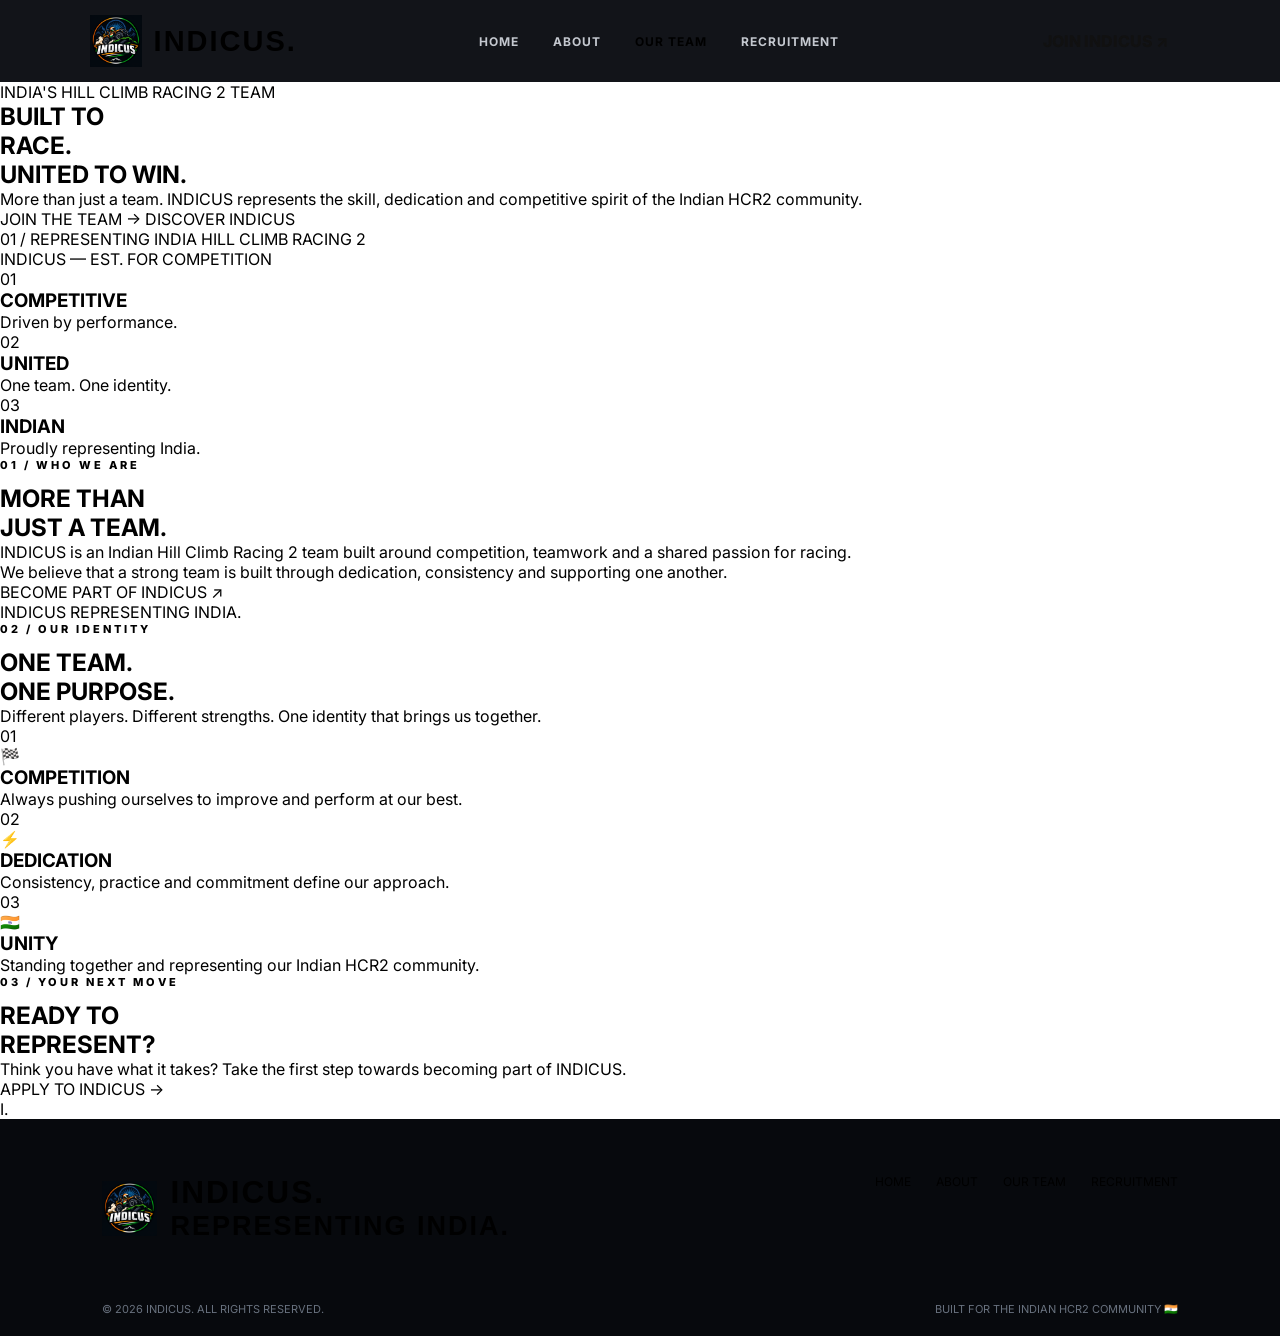
==== commit 6ffd3ae5: "Update index.html" ====
--- a/index.html
+++ b/index.html
@@ -5,9 +5,9 @@
     <meta charset="UTF-8">
     <meta name="viewport" content="width=device-width, initial-scale=1.0">
 
-    <title>INDICUS | Recruitment Portal</title>
-
-    <meta name="description" content="Apply to join INDICUS, India's competitive Hill Climb Racing 2 team.">
+    <title>INDICUS | Representing India</title>
+
+    <meta name="description" content="INDICUS - An Indian competitive Hill Climb Racing 2 team. Built on skill. United by competition.">
 
     <link rel="stylesheet" href="style.css">
 
@@ -15,39 +15,32 @@
     <link rel="preconnect" href="https://fonts.gstatic.com" crossorigin>
 
     <link href="https://fonts.googleapis.com/css2?family=Inter:wght@400;500;600;700;800;900&display=swap" rel="stylesheet">
-
 </head>
 
 <body>
 
-    <!-- =====================================
-         NAVIGATION
-    ====================================== -->
+    <!-- NAVIGATION -->
 
     <header class="navbar">
 
         <a href="index.html" class="brand">
-
             <img src="IndicusLogo.png" alt="INDICUS Logo">
-
             <span>INDICUS<span class="orange">.</span></span>
-
         </a>
 
         <nav class="nav-links" id="navLinks">
-
-            <a href="index.html">HOME</a>
-            <a href="index.html#about">ABOUT</a>
-            <a href="index.html#team">OUR TEAM</a>
-            <a href="#recruitment" class="active">RECRUITMENT</a>
-
+            <a href="#home" class="active">HOME</a>
+            <a href="#about">ABOUT</a>
+            <a href="#team">OUR TEAM</a>
+            <a href="recruitment.html">RECRUITMENT</a>
         </nav>
 
-        <a href="index.html" class="nav-button">
-            BACK TO HOME
+        <a href="recruitment.html" class="nav-button">
+            JOIN INDICUS <span>↗</span>
         </a>
 
-        <button class="menu-toggle" id="menuToggle" aria-label="Toggle navigation" aria-expanded="false">
+        <button class="menu-toggle" id="menuToggle"
+            aria-label="Toggle navigation" aria-expanded="false">
             ☰
         </button>
 
@@ -56,428 +49,249 @@
 
     <main>
 
-        <!-- =====================================
-             RECRUITMENT HERO
-        ====================================== -->
-
-        <section class="recruit-hero" id="recruitment">
-
-            <div class="recruit-tag">
-                <span></span>
-                INDICUS RECRUITMENT PORTAL
-            </div>
-
-            <h1>
-                YOUR JOURNEY<br>
-                <span>STARTS HERE.</span>
-            </h1>
-
-            <p>
-                Think you have what it takes to represent India?
-                Submit your application and take your first step
-                towards joining INDICUS.
-            </p>
-
-            <div class="recruit-info">
-
-                <span>🇮🇳 INDIAN HCR2 TEAM</span>
-
-                <span>APPLICATIONS OPEN</span>
-
-                <span>01 / APPLICATION FORM</span>
-
-            </div>
-
-        </section>
-
-
-        <!-- =====================================
-             APPLICATION FORM
-        ====================================== -->
-
-        <section class="application-section">
-
-            <div class="application-heading">
+        <!-- HERO -->
+
+        <section class="home-hero" id="home">
+
+            <div class="hero-background"></div>
+
+            <div class="hero-content">
+
+                <div class="hero-tag">
+                    <span class="status-dot"></span>
+                    INDIA'S HILL CLIMB RACING 2 TEAM
+                </div>
+
+                <h1>
+                    BUILT TO<br>
+                    <span>RACE.</span><br>
+                    UNITED TO WIN.
+                </h1>
+
+                <p>
+                    More than just a team. INDICUS represents
+                    the skill, dedication and competitive spirit
+                    of the Indian HCR2 community.
+                </p>
+
+                <div class="hero-buttons">
+
+                    <a href="recruitment.html" class="primary-button">
+                        JOIN THE TEAM <span>→</span>
+                    </a>
+
+                    <a href="#about" class="secondary-button">
+                        DISCOVER INDICUS
+                    </a>
+
+                </div>
+
+                <div class="hero-bottom">
+                    <span>01 / REPRESENTING INDIA</span>
+                    <span>HILL CLIMB RACING 2</span>
+                </div>
+
+            </div>
+
+            <div class="hero-side-text">
+                INDICUS — EST. FOR COMPETITION
+            </div>
+
+        </section>
+
+
+        <!-- TEAM HIGHLIGHTS -->
+
+        <section class="highlights">
+
+            <div class="highlight-item">
+                <span class="highlight-number">01</span>
+                <div>
+                    <h3>COMPETITIVE</h3>
+                    <p>Driven by performance.</p>
+                </div>
+            </div>
+
+            <div class="highlight-item">
+                <span class="highlight-number">02</span>
+                <div>
+                    <h3>UNITED</h3>
+                    <p>One team. One identity.</p>
+                </div>
+            </div>
+
+            <div class="highlight-item">
+                <span class="highlight-number">03</span>
+                <div>
+                    <h3>INDIAN</h3>
+                    <p>Proudly representing India.</p>
+                </div>
+            </div>
+
+        </section>
+
+
+        <!-- ABOUT -->
+
+        <section class="about-section" id="about">
+
+            <div class="section-label">
+                <span>01</span> / WHO WE ARE
+            </div>
+
+            <div class="about-content">
+
+                <div class="about-heading">
+                    <h2>
+                        MORE THAN<br>
+                        JUST A <span>TEAM.</span>
+                    </h2>
+                </div>
+
+                <div class="about-description">
+
+                    <p>
+                        INDICUS is an Indian Hill Climb Racing 2
+                        team built around competition, teamwork
+                        and a shared passion for racing.
+                    </p>
+
+                    <p>
+                        We believe that a strong team is built
+                        through dedication, consistency and
+                        supporting one another.
+                    </p>
+
+                    <a href="recruitment.html" class="text-link">
+                        BECOME PART OF INDICUS <span>↗</span>
+                    </a>
+
+                </div>
+
+            </div>
+
+            <div class="about-banner">
+                <span>INDICUS</span>
+                <span class="banner-orange">REPRESENTING INDIA.</span>
+            </div>
+
+        </section>
+
+
+        <!-- TEAM -->
+
+        <section class="team-section" id="team">
+
+            <div class="section-label">
+                <span>02</span> / OUR IDENTITY
+            </div>
+
+            <div class="team-heading">
+
+                <div>
+                    <h2>
+                        ONE TEAM.<br>
+                        <span>ONE PURPOSE.</span>
+                    </h2>
+                </div>
+
+                <p>
+                    Different players. Different strengths.
+                    One identity that brings us together.
+                </p>
+
+            </div>
+
+
+            <div class="team-grid">
+
+                <div class="team-card">
+
+                    <div class="team-card-number">01</div>
+
+                    <div class="team-card-icon">🏁</div>
+
+                    <h3>COMPETITION</h3>
+
+                    <p>
+                        Always pushing ourselves to improve
+                        and perform at our best.
+                    </p>
+
+                </div>
+
+
+                <div class="team-card featured-card">
+
+                    <div class="team-card-number">02</div>
+
+                    <div class="team-card-icon">⚡</div>
+
+                    <h3>DEDICATION</h3>
+
+                    <p>
+                        Consistency, practice and commitment
+                        define our approach.
+                    </p>
+
+                </div>
+
+
+                <div class="team-card">
+
+                    <div class="team-card-number">03</div>
+
+                    <div class="team-card-icon">🇮🇳</div>
+
+                    <h3>UNITY</h3>
+
+                    <p>
+                        Standing together and representing
+                        our Indian HCR2 community.
+                    </p>
+
+                </div>
+
+            </div>
+
+        </section>
+
+
+        <!-- RECRUITMENT CTA -->
+
+        <section class="join-section">
+
+            <div class="join-content">
 
                 <div class="section-label">
-                    <span>01</span> / RECRUITMENT
+                    <span>03</span> / YOUR NEXT MOVE
                 </div>
 
                 <h2>
-                    JOIN THE <span>TEAM.</span>
+                    READY TO<br>
+                    <span>REPRESENT?</span>
                 </h2>
 
                 <p>
-                    Fill in the details below accurately.
-                    Our recruitment team will review your application.
+                    Think you have what it takes?
+                    Take the first step towards becoming
+                    part of INDICUS.
                 </p>
 
-            </div>
-
-
-            <form id="applicationForm">
-
-
-                <!-- =====================================
-                     01 - PLAYER INFORMATION
-                ====================================== -->
-
-                <div class="form-card">
-
-                    <div class="form-card-heading">
-
-                        <div class="form-number">01</div>
-
-                        <div>
-                            <h3>PLAYER INFORMATION</h3>
-                            <p>Your basic player details.</p>
-                        </div>
-
-                    </div>
-
-
-                    <div class="form-grid">
-
-                        <div class="form-group">
-
-                            <label for="username">
-                                HCR2 Username *
-                            </label>
-
-                            <input
-                                type="text"
-                                id="username"
-                                name="username"
-                                placeholder="Enter your HCR2 username"
-                                maxlength="40"
-                                required
-                            >
-
-                        </div>
-
-
-                        <div class="form-group">
-
-                            <label for="playerID">
-                                HCR2 Player ID *
-                            </label>
-
-                            <input
-                                type="text"
-                                id="playerID"
-                                name="playerID"
-                                placeholder="Enter your player ID"
-                                required
-                            >
-
-                        </div>
-
-
-                        <div class="form-group">
-
-                            <label for="discord">
-                                Discord Username *
-                            </label>
-
-                            <input
-                                type="text"
-                                id="discord"
-                                name="discord"
-                                placeholder="Your Discord username"
-                                maxlength="50"
-                                required
-                            >
-
-                        </div>
-
-
-                        <div class="form-group">
-
-                            <label for="currentTeam">
-                                Current Team
-                            </label>
-
-                            <input
-                                type="text"
-                                id="currentTeam"
-                                name="currentTeam"
-                                placeholder="Your current team (if any)"
-                            >
-
-                        </div>
-
-                    </div>
-
-                </div>
-
-
-
-                <!-- =====================================
-                     02 - GAME STATISTICS
-                ====================================== -->
-
-                <div class="form-card">
-
-                    <div class="form-card-heading">
-
-                        <div class="form-number">02</div>
-
-                        <div>
-                            <h3>GAME STATISTICS</h3>
-                            <p>Tell us about your HCR2 experience.</p>
-                        </div>
-
-                    </div>
-
-
-                    <div class="form-grid">
-
-
-                        <!-- Best Vehicle -->
-
-                        <div class="form-group">
-
-                            <label for="bestVehicle">
-                                Best Vehicle *
-                            </label>
-
-                            <select id="bestVehicle" name="bestVehicle" required>
-
-                                <option value="">Select your best vehicle</option>
-
-                                <option>Rally Car</option>
-                                <option>Hill Climber</option>
-                                <option>Dune Buggy</option>
-                                <option>Monster Truck</option>
-                                <option>Super Diesel</option>
-                                <option>Sports Car</option>
-                                <option>Formula</option>
-                                <option>Other</option>
-
-                            </select>
-
-                        </div>
-
-
-
-                        <!-- Personal Best -->
-
-                        <div class="form-group">
-
-                            <label for="personalBest">
-                                Personal Best Distance *
-                            </label>
-
-                            <input
-                                type="number"
-                                id="personalBest"
-                                name="personalBest"
-                                placeholder="Distance in metres"
-                                min="0"
-                                required
-                            >
-
-                        </div>
-
-
-
-                        <!-- Garage Power -->
-
-                        <div class="form-group">
-
-                            <label for="garagePower">
-                                Garage Power *
-                            </label>
-
-                            <input
-                                type="number"
-                                id="garagePower"
-                                name="garagePower"
-                                placeholder="Enter your garage power"
-                                min="0"
-                                required
-                            >
-
-                        </div>
-
-
-
-                        <!-- Vehicle Masteries -->
-
-                        <div class="form-group">
-
-                            <label for="vehicleMasteries">
-                                Number of Vehicle Masteries *
-                            </label>
-
-                            <input
-                                type="number"
-                                id="vehicleMasteries"
-                                name="vehicleMasteries"
-                                placeholder="Total completed masteries"
-                                min="0"
-                                required
-                            >
-
-                        </div>
-
-
-
-                        <!-- Weekly Activity -->
-
-                        <div class="form-group">
-
-                            <label for="weeklyActivity">
-                                Weekly Activity *
-                            </label>
-
-                            <select
-                                id="weeklyActivity"
-                                name="weeklyActivity"
-                                required
-                            >
-
-                                <option value="">Select activity</option>
-
-                                <option>Daily</option>
-                                <option>5-6 Days a Week</option>
-                                <option>3-4 Days a Week</option>
-                                <option>1-2 Days a Week</option>
-
-                            </select>
-
-                        </div>
-
-
-
-                        <!-- Playing Experience -->
-
-                        <div class="form-group">
-
-                            <label for="playingExperience">
-                                Playing Experience *
-                            </label>
-
-                            <select
-                                id="playingExperience"
-                                name="playingExperience"
-                                required
-                            >
-
-                                <option value="">Select experience</option>
-
-                                <option>Less than 6 Months</option>
-                                <option>6 Months - 1 Year</option>
-                                <option>1-2 Years</option>
-                                <option>2-3 Years</option>
-                                <option>3+ Years</option>
-
-                            </select>
-
-                        </div>
-
-                    </div>
-
-                </div>
-
-
-
-                <!-- =====================================
-                     03 - APPLICATION
-                ====================================== -->
-
-                <div class="form-card">
-
-                    <div class="form-card-heading">
-
-                        <div class="form-number">03</div>
-
-                        <div>
-                            <h3>YOUR APPLICATION</h3>
-                            <p>Tell us why you want to join INDICUS.</p>
-                        </div>
-
-                    </div>
-
-
-                    <div class="form-group full-width">
-
-                        <label for="reason">
-                            Why should we select you? *
-                        </label>
-
-                        <textarea
-                            id="reason"
-                            name="reason"
-                            placeholder="Tell us about yourself, your experience, achievements and why you want to represent INDICUS..."
-                            maxlength="1000"
-                            minlength="30"
-                            required
-                        ></textarea>
-
-                        <span class="character-info">
-                            0 / 1000 characters
-                        </span>
-
-                    </div>
-
-
-                    <div class="form-group full-width">
-
-                        <label for="additionalInfo">
-                            Additional Information (Optional)
-                        </label>
-
-                        <textarea
-                            id="additionalInfo"
-                            name="additionalInfo"
-                            placeholder="Anything else you would like our recruitment team to know..."
-                            maxlength="1000"
-                        ></textarea>
-
-                    </div>
-
-                </div>
-
-
-
-                <!-- =====================================
-                     SUBMISSION
-                ====================================== -->
-
-                <div class="submit-area">
-
-                    <p>
-                        By submitting, you confirm that the information
-                        provided is accurate and up to date.
-                    </p>
-
-                    <button
-                        type="submit"
-                        class="submit-button"
-                        id="submitButton"
-                    >
-
-                        SUBMIT APPLICATION →
-
-                    </button>
-
-                    <div id="formMessage" role="status" aria-live="polite"></div>
-
-                </div>
-
-
-            </form>
+                <a href="recruitment.html" class="primary-button">
+                    APPLY TO INDICUS <span>→</span>
+                </a>
+
+            </div>
+
+            <div class="join-decoration">I.</div>
 
         </section>
 
     </main>
 
 
-
-    <!-- =====================================
-         FOOTER
-    ====================================== -->
+    <!-- FOOTER -->
 
     <footer class="footer">
 
@@ -485,34 +299,24 @@
 
             <div class="footer-brand">
 
-                <img src="IndicusLogo.png" alt="INDICUS">
-
-                <div>
-
+                <img src="IndicusLogo.png" alt="INDICUS Logo">
+
+                <div>
                     <h3>INDICUS<span>.</span></h3>
-
                     <p>REPRESENTING INDIA.</p>
-
-                </div>
-
-            </div>
-
+                </div>
+
+            </div>
 
             <div class="footer-links">
-
-                <a href="index.html">HOME</a>
-
-                <a href="index.html#about">ABOUT</a>
-
-                <a href="index.html#team">OUR TEAM</a>
-
-                <a href="#recruitment">RECRUITMENT</a>
-
+                <a href="#home">HOME</a>
+                <a href="#about">ABOUT</a>
+                <a href="#team">OUR TEAM</a>
+                <a href="recruitment.html">RECRUITMENT</a>
             </div>
 
         </div>
 
-
         <div class="footer-bottom">
 
             <span>© 2026 INDICUS. ALL RIGHTS RESERVED.</span>
@@ -524,13 +328,7 @@
     </footer>
 
 
-
-    <!-- =====================================
-         JAVASCRIPT
-    ====================================== -->
-
     <script src="script.js"></script>
 
 </body>
-
 </html>
--- a/style.css
+++ b/style.css
@@ -1,767 +1,416 @@
-/* ==========================================
-   INDICUS - COMPLETE WEBSITE STYLESHEET
-========================================== */
+```css
+@import url('https://fonts.googleapis.com/css2?family=Barlow+Condensed:wght@400;500;600;700;800;900&family=Inter:wght@400;500;600;700;800&display=swap');
 
 :root {
-    --background: #090b10;
-    --surface: #11141b;
-    --card: #151922;
-    --orange: #ff9933;
-    --green: #138808;
-    --white: #ffffff;
-    --muted: #9298a5;
-    --border: #252a35;
+    --orange: #ff7a18;
+    --orange-light: #ff9b45;
+    --dark: #090b10;
+    --card: #11151d;
+    --card-light: #171d27;
+    --white: #f5f5f5;
+    --muted: #9ba3af;
+    --border: rgba(255,255,255,0.09);
 }
 
 * {
     margin: 0;
     padding: 0;
     box-sizing: border-box;
+}
+
+html {
     scroll-behavior: smooth;
 }
 
 body {
-    background: var(--background);
+    background: var(--dark);
     color: var(--white);
     font-family: 'Inter', sans-serif;
     overflow-x: hidden;
 }
 
 a {
+    color: inherit;
     text-decoration: none;
-    color: inherit;
-}
-
-/* ==========================================
-   NAVBAR
-========================================== */
+}
+
+button, input, select, textarea {
+    font: inherit;
+}
+
+/* NAVBAR */
 
 .navbar {
-    height: 85px;
-    padding: 0 8%;
+    width: 100%;
+    min-height: 82px;
+    padding: 14px 7%;
     display: flex;
     align-items: center;
     justify-content: space-between;
-    background: rgba(9, 11, 16, 0.97);
+    background: rgba(9,11,16,0.96);
     border-bottom: 1px solid var(--border);
-    position: sticky;
-    top: 0;
-    z-index: 1000;
-    backdrop-filter: blur(15px);
+    position: relative;
+    z-index: 100;
 }
 
 .brand {
     display: flex;
     align-items: center;
     gap: 12px;
-}
-
-.brand img {
-    width: 49px;
-    height: 49px;
-    object-fit: contain;
-    border-radius: 50%;
-}
-
-.brand > span {
-    font-size: 21px;
+    font-family: 'Barlow Condensed', sans-serif;
+    font-size: 29px;
     font-weight: 900;
     letter-spacing: 2px;
 }
 
+.brand img {
+    display: block;
+    width: 52px;
+    height: 52px;
+    max-width: 52px;
+    max-height: 52px;
+    object-fit: contain;
+    flex-shrink: 0;
+}
+
 .orange {
     color: var(--orange);
 }
 
 .nav-links {
     display: flex;
-    gap: 35px;
+    align-items: center;
+    gap: 34px;
 }
 
 .nav-links a {
-    color: #9298a5;
+    color: #c4c8cf;
+    font-size: 12px;
+    font-weight: 700;
+    letter-spacing: 1px;
+    transition: 0.2s;
+}
+
+.nav-links a:hover,
+.nav-links a.active {
+    color: var(--orange);
+}
+
+.nav-button {
+    padding: 12px 22px;
+    background: var(--orange);
+    color: #111 !important;
+    font-weight: 800 !important;
+    border-radius: 3px;
+}
+
+.nav-button:hover {
+    background: var(--orange-light);
+}
+
+.menu-toggle {
+    display: none;
+    background: transparent;
+    border: 0;
+    color: white;
+    font-size: 28px;
+    cursor: pointer;
+}
+
+/* RECRUITMENT HERO */
+
+.recruit-hero {
+    min-height: 390px;
+    padding: 100px 8% 75px;
+    display: flex;
+    flex-direction: column;
+    justify-content: center;
+    background:
+        radial-gradient(ellipse at 80% 20%, rgba(255,122,24,0.13), transparent 40%),
+        linear-gradient(135deg, #10141c, #090b10 70%);
+    border-bottom: 1px solid var(--border);
+}
+
+.recruit-tag {
+    display: inline-flex;
+    align-items: center;
+    gap: 10px;
+    color: var(--orange);
     font-size: 11px;
     font-weight: 800;
-    letter-spacing: 1px;
-    transition: 0.3s;
-}
-
-.nav-links a:hover,
-.nav-links a.active {
-    color: var(--orange);
-}
-
-.nav-button {
-    background: var(--orange);
-    color: #090b10;
-    padding: 14px 20px;
-    border-radius: 4px;
-    font-size: 11px;
-    font-weight: 900;
-    transition: 0.3s;
-}
-
-.nav-button:hover {
-    background: white;
-    transform: translateY(-3px);
-}
-
-.menu-toggle {
-    display: none;
-    background: none;
-    border: none;
-    color: white;
-    font-size: 25px;
-    cursor: pointer;
-}
-
-/* ==========================================
-   HOMEPAGE HERO
-========================================== */
-
-.hero {
-    min-height: 720px;
-    padding: 110px 8%;
-    display: flex;
-    align-items: center;
-    position: relative;
-    overflow: hidden;
-}
-
-.hero-background {
-    position: absolute;
-    inset: 0;
-    background:
-        radial-gradient(ellipse at 80% 50%, rgba(255,153,51,0.08), transparent 45%),
-        linear-gradient(120deg, #090b10 45%, #10141b 100%);
-}
-
-.hero-content {
-    position: relative;
-    z-index: 5;
-    max-width: 760px;
-}
-
-.tag {
-    display: inline-flex;
-    align-items: center;
-    gap: 10px;
-    padding: 11px 15px;
-    border: 1px solid #303541;
-    border-radius: 4px;
-    color: #a9afba;
-    font-size: 10px;
-    font-weight: 800;
-    letter-spacing: 2px;
-    margin-bottom: 30px;
-}
-
-.status-dot {
-    width: 7px;
-    height: 7px;
+    letter-spacing: 3px;
+    margin-bottom: 22px;
+}
+
+.recruit-tag span {
+    width: 8px;
+    height: 8px;
     background: var(--orange);
     border-radius: 50%;
     box-shadow: 0 0 12px var(--orange);
 }
 
-.hero h1 {
-    font-size: clamp(42px, 5.5vw, 76px);
+.recruit-hero h1 {
+    max-width: 850px;
+    font-family: 'Barlow Condensed', sans-serif;
+    font-size: clamp(48px, 7vw, 86px);
+    line-height: 0.95;
     font-weight: 900;
-    line-height: 1.12;
-    letter-spacing: -3px;
-}
-
-.hero h1 span {
-    color: var(--orange);
-}
-
-.hero-description {
-    max-width: 470px;
-    margin-top: 25px;
+    letter-spacing: 1px;
+}
+
+.recruit-hero p {
+    max-width: 620px;
     color: var(--muted);
     font-size: 14px;
-    line-height: 1.9;
-}
-
-.hero-buttons {
-    display: flex;
-    gap: 15px;
+    line-height: 1.8;
+    margin-top: 25px;
+}
+
+.recruit-info {
+    display: flex;
     flex-wrap: wrap;
+    gap: 30px;
     margin-top: 35px;
 }
 
-.primary-button,
-.secondary-button {
-    display: inline-flex;
-    align-items: center;
-    gap: 12px;
-    padding: 17px 24px;
-    border-radius: 4px;
-    font-size: 11px;
-    font-weight: 900;
-    transition: 0.3s;
-}
-
-.primary-button {
-    background: var(--orange);
-    color: #090b10;
-}
-
-.primary-button:hover {
-    background: white;
-    transform: translateY(-4px);
-}
-
-.secondary-button {
-    border: 1px solid #383e49;
+.recruit-info div {
+    color: var(--muted);
+    font-size: 12px;
+}
+
+.recruit-info strong {
+    display: block;
     color: white;
-}
-
-.secondary-button:hover {
-    border-color: var(--orange);
-    color: var(--orange);
-}
-
-.hero-bottom {
-    display: flex;
-    gap: 45px;
-    margin-top: 90px;
-    flex-wrap: wrap;
-}
-
-.hero-bottom div {
-    display: flex;
-    flex-direction: column;
-    gap: 9px;
-}
-
-.bottom-label {
-    color: #686f7c;
-    font-size: 9px;
-    font-weight: 800;
-    letter-spacing: 2px;
-}
-
-.bottom-value {
-    color: #e4e6eb;
+    font-family: 'Barlow Condensed', sans-serif;
+    font-size: 24px;
+    margin-bottom: 3px;
+}
+
+/* APPLICATION SECTION */
+
+.application-section {
+    padding: 85px 8%;
+    max-width: 1200px;
+    margin: auto;
+}
+
+.application-heading {
+    margin-bottom: 35px;
+}
+
+.section-label {
+    color: var(--orange);
     font-size: 11px;
     font-weight: 800;
-}
-
-.hero-logo {
-    position: absolute;
-    right: 5%;
-    top: 50%;
-    transform: translateY(-50%);
-    width: min(39vw, 510px);
-    z-index: 2;
-    animation: floatLogo 6s ease-in-out infinite;
-}
-
-.hero-logo img {
-    width: 100%;
-    display: block;
-    filter: drop-shadow(0 20px 45px rgba(0,0,0,0.6));
-}
-
-.hero-glow {
-    position: absolute;
-    right: 10%;
-    top: 30%;
-    width: 350px;
-    height: 350px;
-    background: rgba(255,153,51,0.08);
-    filter: blur(100px);
-    border-radius: 50%;
-}
-
-@keyframes floatLogo {
-    0%, 100% {
-        transform: translateY(-50%);
-    }
-    50% {
-        transform: translateY(-54%);
-    }
-}
-
-/* ==========================================
-   COMMON SECTIONS
-========================================== */
-
-.section {
-    padding: 110px 8%;
-    border-top: 1px solid var(--border);
-}
-
-.section-label {
-    color: #7f8794;
-    font-size: 10px;
-    font-weight: 900;
     letter-spacing: 3px;
-    margin-bottom: 35px;
-}
-
-.section-label span {
-    color: var(--orange);
-}
-
-/* ==========================================
-   ABOUT
-========================================== */
-
-.about {
-    background: var(--surface);
-}
-
-.about-content {
-    display: grid;
-    grid-template-columns: 1.2fr 0.8fr;
-    gap: 70px;
-    align-items: center;
-}
-
-.about h2,
-.team h2 {
-    font-size: clamp(30px, 4vw, 52px);
-    font-weight: 900;
-    line-height: 1.25;
-    letter-spacing: -2px;
-}
-
-.about h2 span,
-.team h2 span {
-    color: var(--orange);
-}
-
-.about-text p {
+    margin-bottom: 12px;
+}
+
+.application-heading h2 {
+    font-family: 'Barlow Condensed', sans-serif;
+    font-size: clamp(36px, 5vw, 55px);
+    font-weight: 800;
+}
+
+.application-heading p {
     color: var(--muted);
-    font-size: 14px;
-    line-height: 1.9;
-    margin-bottom: 15px;
-}
-
-.about-line {
-    width: 100%;
-    height: 2px;
-    background: #252a35;
-    margin-top: 75px;
-}
-
-.about-line span {
-    display: block;
-    width: 25%;
-    height: 2px;
-    background: var(--orange);
-}
-
-/* ==========================================
-   TEAM
-========================================== */
-
-.team {
-    background: var(--background);
-}
-
-.section-description {
-    color: var(--muted);
-    font-size: 14px;
-    margin-top: 20px;
-}
-
-.team-placeholder {
-    margin-top: 55px;
-    padding: 70px 25px;
+    font-size: 13px;
+    line-height: 1.7;
+    margin-top: 10px;
+}
+
+#applicationForm {
+    display: flex;
+    flex-direction: column;
+    gap: 22px;
+}
+
+.form-card {
     background: var(--card);
     border: 1px solid var(--border);
     border-radius: 8px;
-    text-align: center;
-}
-
-.team-icon {
-    font-size: 38px;
-    color: var(--orange);
-    margin-bottom: 20px;
-}
-
-.team-placeholder h3 {
-    font-size: 18px;
-    font-weight: 900;
-    letter-spacing: 2px;
-}
-
-.team-placeholder p {
-    margin-top: 15px;
-    color: var(--muted);
-    font-size: 13px;
-    line-height: 1.8;
-}
-
-/* ==========================================
-   HOMEPAGE RECRUITMENT
-========================================== */
-
-.recruitment {
-    text-align: center;
-    background:
-        radial-gradient(ellipse at center, rgba(255,153,51,0.08), transparent 65%),
-        #10131a;
-    overflow: hidden;
-}
-
-.recruitment-inner {
-    position: relative;
-    z-index: 1;
-}
-
-.recruitment h2 {
-    font-size: clamp(42px, 6vw, 75px);
-    font-weight: 900;
-    line-height: 1.1;
-    letter-spacing: -3px;
-}
-
-.recruitment h2 span {
-    color: var(--orange);
-}
-
-.recruitment p {
-    color: var(--muted);
-    max-width: 470px;
-    margin: 25px auto 35px;
-    font-size: 14px;
-    line-height: 1.9;
-}
-
-.recruitment-decoration {
-    position: absolute;
-    top: 10%;
-    left: 0;
-    right: 0;
-    font-size: clamp(80px, 15vw, 180px);
-    font-weight: 900;
-    color: rgba(255,255,255,0.015);
-    pointer-events: none;
-    z-index: -1;
-}
-
-/* ==========================================
-   RECRUITMENT PAGE HERO
-========================================== */
-
-.recruit-hero {
-    padding: 110px 8% 90px;
-    text-align: center;
-    background:
-        radial-gradient(ellipse at center, #20212a 0%, #090b10 70%);
+    padding: 30px;
+}
+
+.form-card-heading {
+    display: flex;
+    align-items: center;
+    gap: 15px;
+    padding-bottom: 22px;
+    margin-bottom: 25px;
     border-bottom: 1px solid var(--border);
 }
 
-.recruit-tag {
-    display: inline-flex;
-    align-items: center;
-    gap: 10px;
-    padding: 12px 20px;
-    border: 1px solid #343a46;
-    border-radius: 30px;
-    color: var(--orange);
-    font-size: 11px;
-    font-weight: 800;
-    letter-spacing: 2px;
-    margin-bottom: 30px;
-}
-
-.recruit-tag span {
-    width: 8px;
-    height: 8px;
-    background: var(--green);
-    border-radius: 50%;
-}
-
-.recruit-hero h1 {
-    font-size: clamp(45px, 7vw, 80px);
-    font-weight: 900;
-    line-height: 1.1;
-    letter-spacing: -3px;
-}
-
-.recruit-hero h1 span {
-    color: var(--orange);
-}
-
-.recruit-hero > p {
-    max-width: 550px;
-    margin: 25px auto;
-    color: var(--muted);
-    font-size: 14px;
-    line-height: 1.9;
-}
-
-.recruit-info {
-    display: flex;
-    justify-content: center;
-    gap: 30px;
-    flex-wrap: wrap;
-    margin-top: 35px;
-    color: #aeb5c1;
-    font-size: 11px;
-    font-weight: 800;
-}
-
-/* ==========================================
-   APPLICATION FORM
-========================================== */
-
-.application-section {
-    max-width: 1100px;
-    margin: auto;
-    padding: 100px 30px;
-}
-
-.application-heading {
-    margin-bottom: 45px;
-}
-
-.application-heading h2 {
-    font-size: 45px;
-    font-weight: 900;
-    margin-bottom: 15px;
-}
-
-.application-heading h2 span {
-    color: var(--orange);
-}
-
-.application-heading > p {
-    color: var(--muted);
-    font-size: 14px;
-    line-height: 1.8;
-}
-
-.form-card {
-    background: #121620;
-    border: 1px solid #292f3a;
-    border-radius: 10px;
-    padding: 35px;
-    margin-bottom: 25px;
-    transition: border-color 0.3s;
-}
-
-.form-card:hover {
-    border-color: #55505a;
-}
-
-.form-card-heading {
-    display: flex;
-    align-items: center;
-    gap: 18px;
-    border-bottom: 1px solid #292f3a;
-    padding-bottom: 25px;
-    margin-bottom: 30px;
-}
-
 .form-number {
-    min-width: 45px;
-    height: 45px;
+    width: 38px;
+    height: 38px;
     display: grid;
     place-items: center;
-    background: rgba(255,153,51,0.1);
-    border: 1px solid rgba(255,153,51,0.3);
-    border-radius: 7px;
-    color: var(--orange);
-    font-weight: 900;
+    background: rgba(255,122,24,0.13);
+    color: var(--orange);
+    font-family: 'Barlow Condensed', sans-serif;
+    font-size: 20px;
+    font-weight: 800;
+    border-radius: 4px;
 }
 
 .form-card-heading h3 {
-    font-size: 15px;
-    letter-spacing: 1px;
-    font-weight: 900;
-}
-
-.form-card-heading p {
-    font-size: 12px;
-    color: var(--muted);
-    margin-top: 7px;
+    font-family: 'Barlow Condensed', sans-serif;
+    font-size: 25px;
+    font-weight: 800;
 }
 
 .form-grid {
     display: grid;
     grid-template-columns: repeat(2, minmax(0, 1fr));
-    gap: 28px;
+    gap: 22px;
 }
 
 .form-group {
     display: flex;
     flex-direction: column;
-    gap: 12px;
-    min-width: 0;
+    gap: 9px;
+}
+
+.form-group.full-width {
+    grid-column: 1 / -1;
 }
 
 .form-group label {
-    color: #e4e6eb;
+    color: #d9dce2;
     font-size: 12px;
     font-weight: 700;
+}
+
+.form-group label span {
+    color: var(--orange);
 }
 
 .form-group input,
 .form-group select,
 .form-group textarea {
     width: 100%;
-    min-width: 0;
-    padding: 16px;
-    background: #090c12;
-    border: 1px solid #303744;
-    border-radius: 5px;
+    padding: 14px 15px;
     color: white;
-    font-family: inherit;
+    background: var(--card-light);
+    border: 1px solid var(--border);
+    border-radius: 4px;
+    outline: none;
     font-size: 13px;
-    outline: none;
-    transition: 0.25s;
-}
-
-.form-group input::placeholder,
-.form-group textarea::placeholder {
-    color: #626b79;
-}
-
-.form-group select {
-    cursor: pointer;
-}
-
-.form-group select option {
-    background: #151922;
-    color: white;
-}
-
-.form-group textarea {
-    resize: vertical;
-    min-height: 130px;
-    line-height: 1.7;
+    transition: border 0.2s;
 }
 
 .form-group input:focus,
 .form-group select:focus,
 .form-group textarea:focus {
     border-color: var(--orange);
-    box-shadow: 0 0 0 3px rgba(255,153,51,0.08);
-}
-
-.full-width {
-    margin-bottom: 28px;
+}
+
+.form-group input::placeholder,
+.form-group textarea::placeholder {
+    color: #68717e;
+}
+
+.form-group select {
+    cursor: pointer;
+}
+
+.form-group select option {
+    background: var(--card);
+}
+
+.form-group textarea {
+    min-height: 125px;
+    resize: vertical;
+    line-height: 1.6;
 }
 
 .character-info {
-    color: #737b88;
+    color: var(--muted);
     font-size: 11px;
-}
-
-/* ==========================================
-   SUBMIT AREA
-========================================== */
-
-.submit-area {
-    background: #121620;
-    border: 1px solid #292f3a;
-    border-radius: 10px;
-    padding: 40px;
-    text-align: center;
-}
-
-.submit-area p {
-    color: var(--muted);
+    text-align: right;
+}
+
+.submit-button {
+    width: fit-content;
+    min-width: 210px;
+    padding: 16px 28px;
+    border: none;
+    border-radius: 4px;
+    background: var(--orange);
+    color: #111;
+    font-weight: 900;
     font-size: 12px;
-    margin-bottom: 25px;
-}
-
-.submit-button {
-    background: var(--orange);
-    color: #090b10;
-    border: none;
-    padding: 18px 35px;
-    border-radius: 5px;
-    font-family: inherit;
-    font-size: 12px;
-    font-weight: 900;
+    letter-spacing: 1px;
     cursor: pointer;
-    transition: 0.3s;
+    transition: 0.2s;
 }
 
 .submit-button:hover {
-    background: white;
-    transform: translateY(-3px);
+    background: var(--orange-light);
+    transform: translateY(-2px);
 }
 
 .submit-button:disabled {
     opacity: 0.6;
     cursor: not-allowed;
+    transform: none;
 }
 
 #formMessage {
-    margin-top: 20px;
-    color: var(--orange);
+    padding: 14px;
+    border-radius: 4px;
     font-size: 13px;
-}
-
-/* ==========================================
-   FOOTER
-========================================== */
+    display: none;
+}
+
+/* FOOTER */
 
 .footer {
-    padding: 50px 8% 25px;
-    background: #080a0e;
+    padding: 55px 8% 20px;
+    background: #07090d;
     border-top: 1px solid var(--border);
 }
 
 .footer-top {
     display: flex;
-    align-items: center;
     justify-content: space-between;
-    gap: 30px;
-    flex-wrap: wrap;
+    align-items: flex-start;
+    gap: 40px;
     padding-bottom: 40px;
 }
 
 .footer-brand {
     display: flex;
     align-items: center;
-    gap: 15px;
-}
-
-.footer-brand img {
-    width: 65px;
-    height: 65px;
-    object-fit: contain;
-    border-radius: 50%;
-}
-
-.footer-brand h3 {
-    font-size: 20px;
+    gap: 13px;
+    font-family: 'Barlow Condensed', sans-serif;
+    font-size: 27px;
     font-weight: 900;
     letter-spacing: 2px;
 }
 
-.footer-brand h3 span {
-    color: var(--orange);
-}
-
-.footer-brand p {
-    color: #737b88;
-    font-size: 9px;
-    font-weight: 800;
-    letter-spacing: 1px;
-    margin-top: 8px;
+.footer-brand img {
+    display: block;
+    width: 55px;
+    height: 55px;
+    max-width: 55px;
+    max-height: 55px;
+    object-fit: contain;
+    flex-shrink: 0;
 }
 
 .footer-links {
     display: flex;
+    flex-wrap: wrap;
     gap: 25px;
-    flex-wrap: wrap;
 }
 
 .footer-links a {
-    color: #9298a5;
-    font-size: 10px;
-    font-weight: 800;
-    transition: 0.3s;
+    color: var(--muted);
+    font-size: 12px;
+    transition: 0.2s;
 }
 
 .footer-links a:hover {
@@ -769,74 +418,20 @@
 }
 
 .footer-bottom {
+    padding-top: 20px;
     border-top: 1px solid var(--border);
-    padding-top: 25px;
+    color: #68717e;
+    font-size: 11px;
     display: flex;
     justify-content: space-between;
     gap: 15px;
-    flex-wrap: wrap;
-}
-
-.footer-bottom span {
-    color: #646c78;
-    font-size: 9px;
-    font-weight: 800;
-    letter-spacing: 1px;
-}
-
-/* ==========================================
-   SCROLL ANIMATIONS
-========================================== */
-
-.about,
-.team,
-.recruitment {
-    opacity: 0;
-    transform: translateY(25px);
-    transition: opacity 0.8s ease, transform 0.8s ease;
-}
-
-.about.visible,
-.team.visible,
-.recruitment.visible {
-    opacity: 1;
-    transform: translateY(0);
-}
-
-/* ==========================================
-   RESPONSIVE DESIGN
-========================================== */
-
-@media (max-width: 1000px) {
-
-    .hero-logo {
-        right: -5%;
-        width: 42vw;
-        opacity: 0.7;
-    }
-
+}
+
+/* MOBILE */
+
+@media (max-width: 800px) {
     .navbar {
-        padding: 0 5%;
-    }
-}
-
-@media (max-width: 700px) {
-
-    .navbar {
-        height: 75px;
-    }
-
-    .brand img {
-        width: 43px;
-        height: 43px;
-    }
-
-    .brand > span {
-        font-size: 18px;
-    }
-
-    .nav-button {
-        display: none;
+        padding: 12px 5%;
     }
 
     .menu-toggle {
@@ -846,132 +441,58 @@
     .nav-links {
         display: none;
         position: absolute;
-        top: 75px;
+        top: 100%;
         left: 0;
         width: 100%;
-        padding: 25px 6%;
-        background: #10131a;
+        padding: 25px 5%;
+        background: #0d1118;
         border-bottom: 1px solid var(--border);
         flex-direction: column;
-        gap: 25px;
+        align-items: flex-start;
+        gap: 22px;
     }
 
     .nav-links.show {
         display: flex;
     }
 
-    .hero {
-        min-height: 720px;
-        padding: 90px 6%;
-    }
-
-    .hero-logo {
-        width: 300px;
-        right: -100px;
-        top: 65%;
-        opacity: 0.23;
-    }
-
-    .hero h1 {
-        font-size: clamp(39px, 10vw, 60px);
-        letter-spacing: -2px;
-    }
-
-    .hero-description {
-        font-size: 13px;
-    }
-
-    .hero-bottom {
-        gap: 25px;
-        margin-top: 65px;
-    }
-
-    .section {
-        padding: 85px 6%;
-    }
-
-    .about-content {
-        grid-template-columns: 1fr;
-        gap: 30px;
-    }
-
-    .about h2,
-    .team h2 {
-        font-size: 34px;
-    }
-
-    .recruitment h2 {
-        font-size: 48px;
-    }
-
     .recruit-hero {
-        padding: 85px 6%;
-    }
-
-    .recruit-hero h1 {
-        font-size: 45px;
-        letter-spacing: -2px;
+        padding: 75px 6%;
     }
 
     .application-section {
-        padding: 70px 6%;
-    }
-
-    .application-heading h2 {
-        font-size: 35px;
+        padding: 65px 5%;
     }
 
     .form-card {
-        padding: 22px 18px;
-    }
-
+        padding: 22px;
+    }
+
+    .footer {
+        padding: 45px 6% 20px;
+    }
+}
+
+@media (max-width: 550px) {
     .form-grid {
         grid-template-columns: 1fr;
-        gap: 23px;
-    }
-
-    .submit-area {
-        padding: 25px 18px;
+    }
+
+    .form-group.full-width {
+        grid-column: auto;
+    }
+
+    .footer-top,
+    .footer-bottom {
+        flex-direction: column;
+    }
+
+    .recruit-info {
+        gap: 20px;
     }
 
     .submit-button {
         width: 100%;
     }
-
-    .footer {
-        padding: 40px 6% 25px;
-    }
-
-    .footer-top {
-        flex-direction: column;
-        align-items: flex-start;
-    }
-
-    .footer-links {
-        gap: 20px;
-    }
-
-    .footer-bottom {
-        flex-direction: column;
-    }
-}
-
-/* ACCESSIBILITY */
-
-@media (prefers-reduced-motion: reduce) {
-
-    *,
-    *::before,
-    *::after {
-        scroll-behavior: auto !important;
-        animation: none !important;
-        transition: none !important;
-    }
-
-    .about,
-    .team,
-    .recruitment {
-        opacity: 1;
-        transform: none;
-    }
-}
+}
+```
